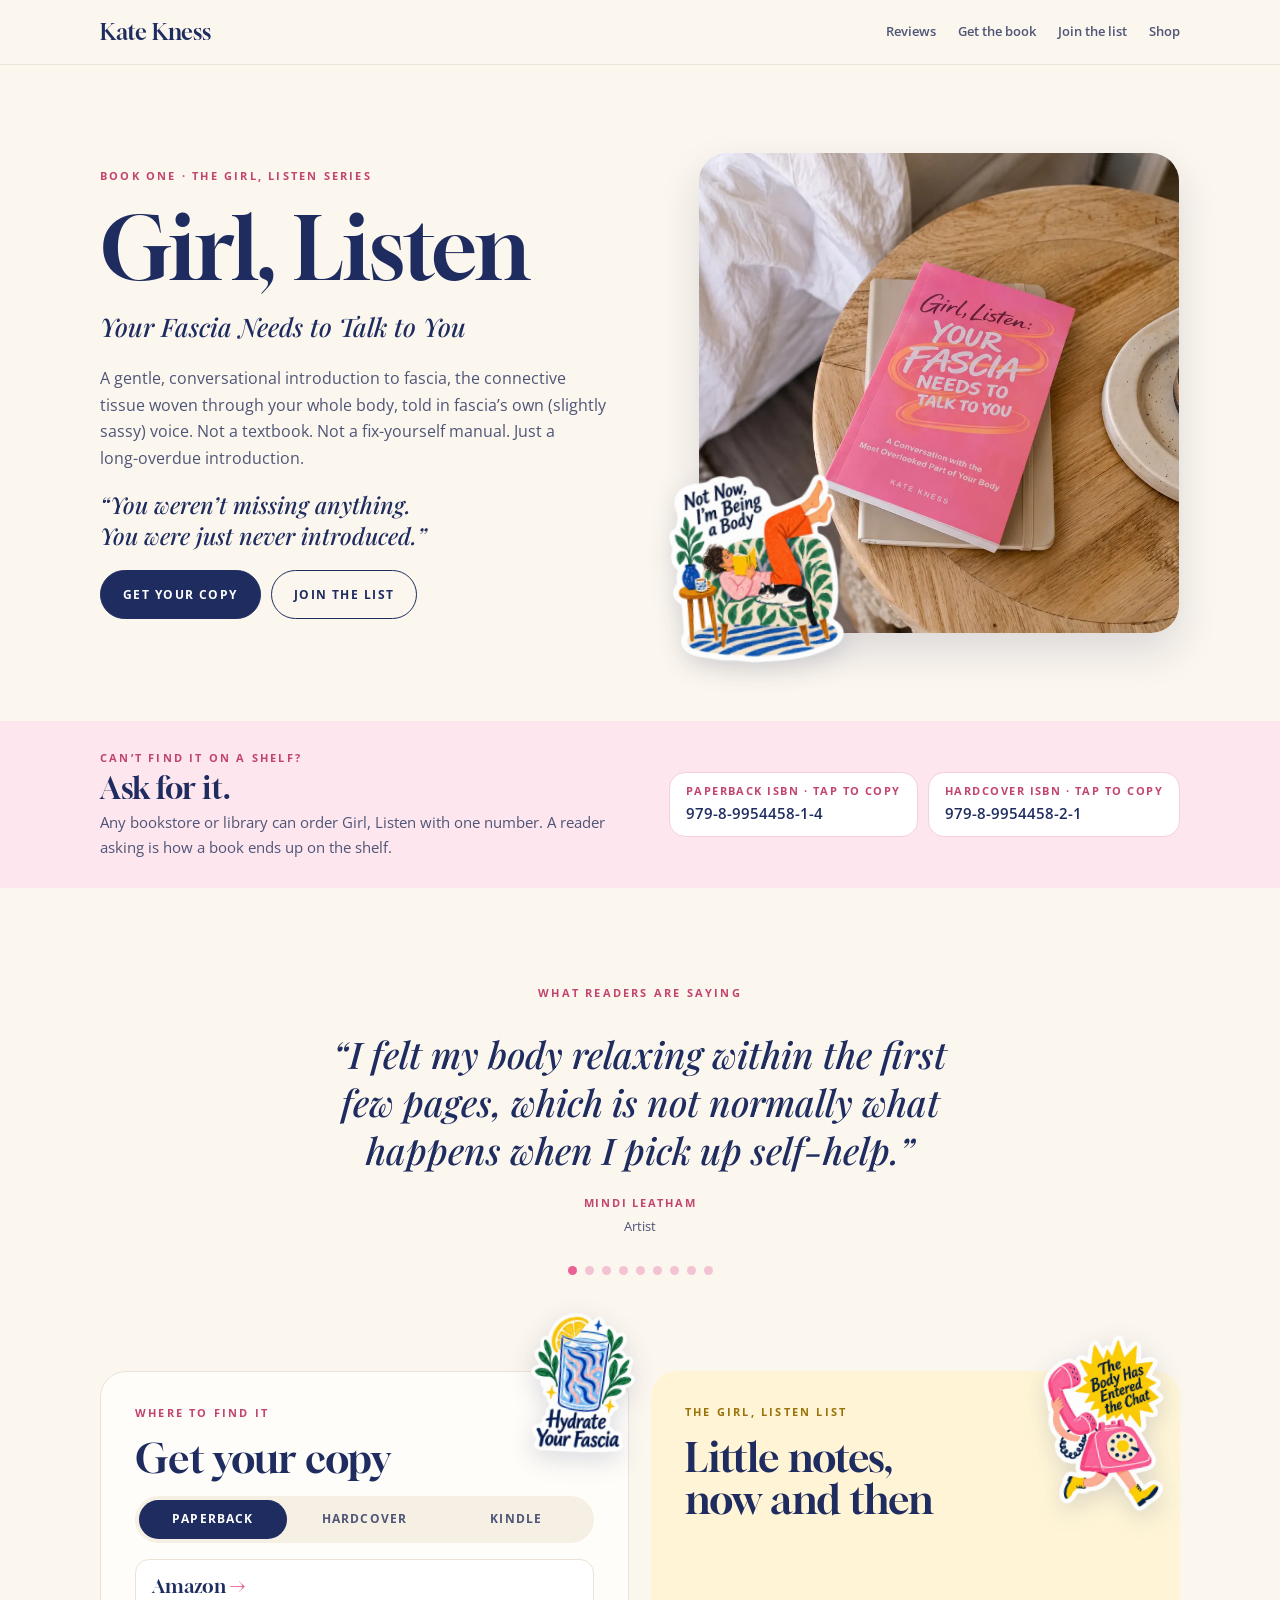
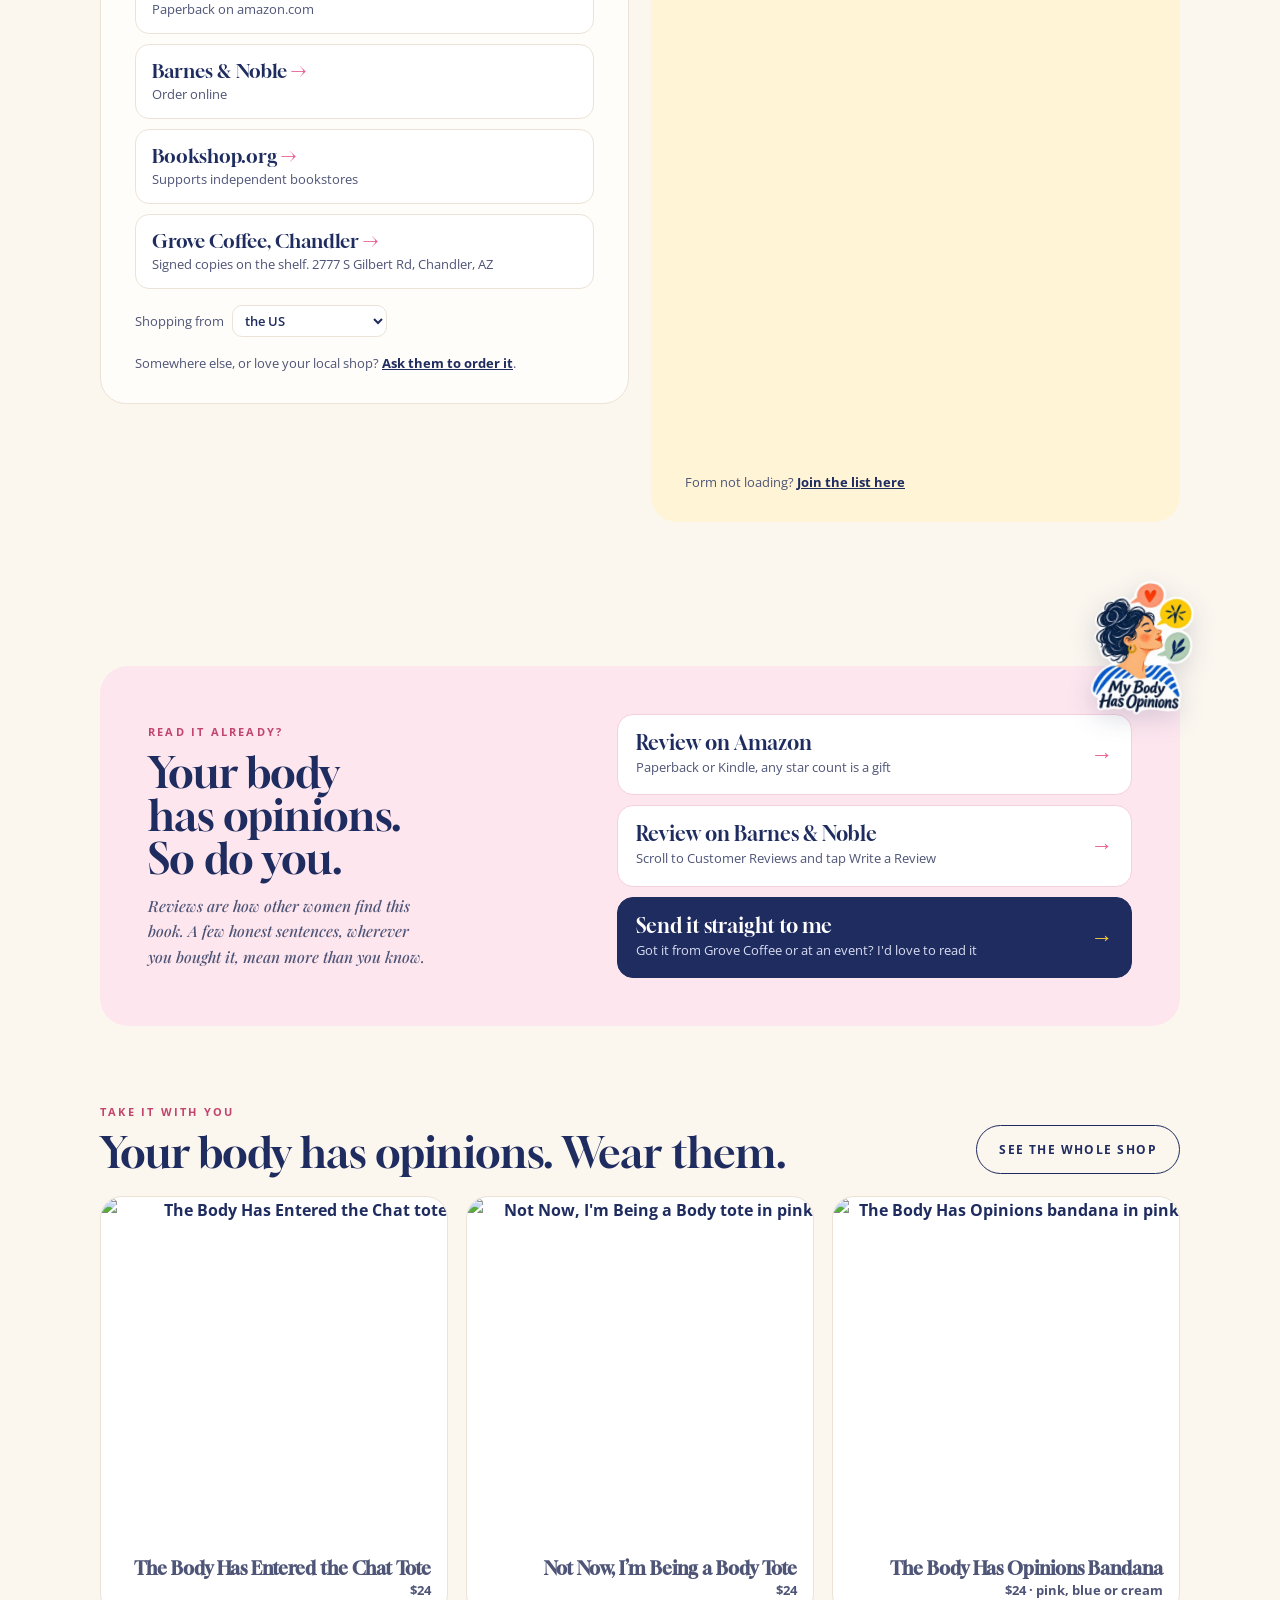
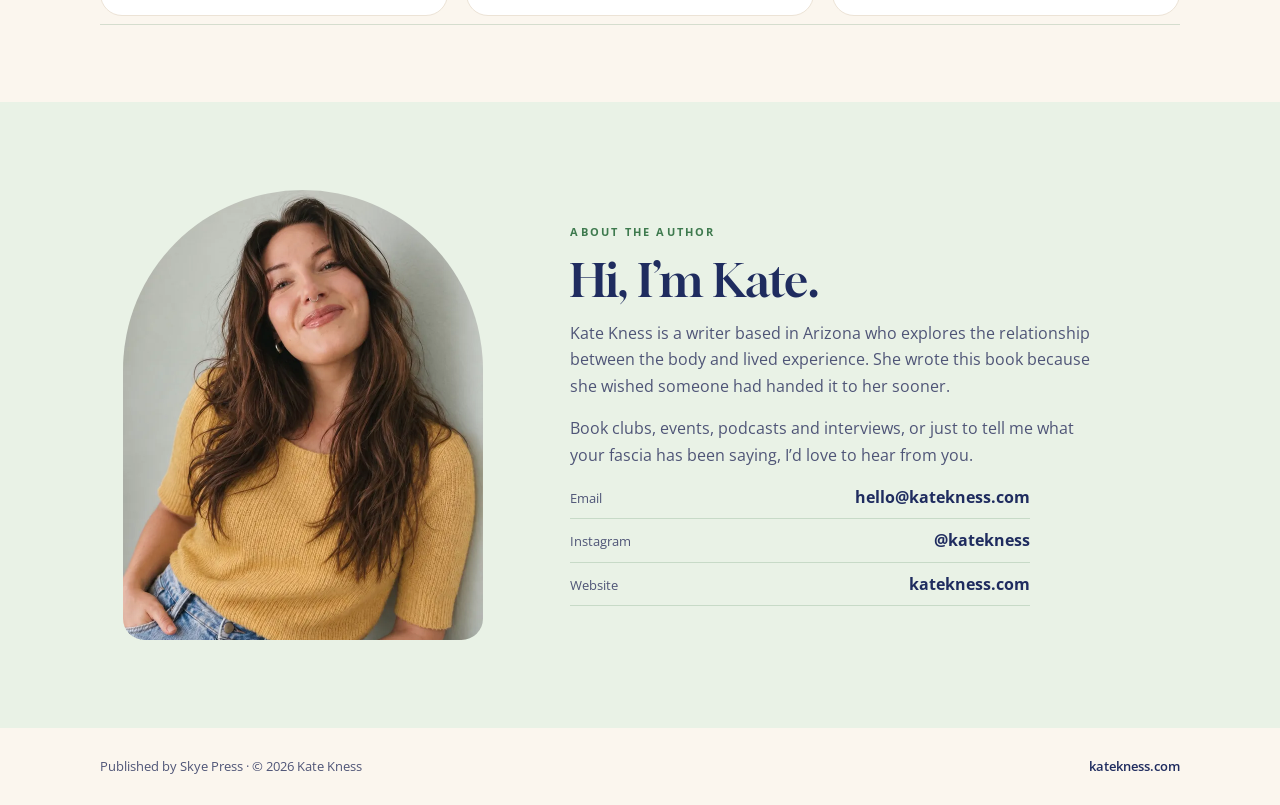
==== book/index.html @ e5ad4fca "Book page: format tabs and country picker for buy links; Ask-for-it ISBN band replaces book fair ban" ====
<!doctype html>
<html lang="en">
<head>
<meta charset="utf-8">
<meta name="viewport" content="width=device-width,initial-scale=1,viewport-fit=cover">
<title>Girl, Listen by Kate Kness</title>
<meta name="description" content="Girl, Listen: Your Fascia Needs to Talk to You. Where to find the book, what readers are saying, and how to join the list.">
<meta property="og:title" content="Girl, Listen by Kate Kness">
<meta property="og:description" content="Your fascia needs to talk to you. Where to find the book, reader reviews, and the Girl, Listen list.">
<meta property="og:image" content="https://katekness.com/book/og.jpg">
<link rel="canonical" href="https://katekness.com/book/">
<meta property="og:url" content="https://katekness.com/book/">
<meta property="og:type" content="book">
<meta name="twitter:card" content="summary_large_image">
<meta name="theme-color" content="#fbf6ee">
<link rel="icon" href="../stickers/phone.webp">
<link rel="stylesheet" href="https://fonts.googleapis.com/css2?family=Gloock&family=Open+Sans:ital,wght@0,400;0,600;0,700;1,400&family=Playfair+Display:ital,wght@1,500&display=swap">
<script type="application/ld+json">
{"@context":"https://schema.org","@type":"Book","name":"Girl, Listen: Your Fascia Needs to Talk to You","author":{"@type":"Person","name":"Kate Kness","url":"https://katekness.com"},"publisher":{"@type":"Organization","name":"Skye Press"},"bookFormat":["https://schema.org/Paperback","https://schema.org/Hardcover","https://schema.org/EBook"],"isbn":"9798995445814","image":"https://katekness.com/book/book.webp"}
</script>
<style>
/* Layout: the book's own world (warm paper, navy, telephone pink, stickers) laid out for desktop first: a two-column hero, a wide review band, then buying + newsletter side by side, then the author. Everything stacks on phones. */
:root{--paper:#fbf6ee;--card:#fffdf9;--navy:#1f2c5f;--body:#4f5577;--line:#ece3d6;
  --pink:#ea5f95;--pinkdeep:#c2456f;--pinkwash:#fde6ee;--sunwash:#fff5d6;--gold:#9a720a;--green:#3e7a4e;--greenwash:#e9f2e6;
  --display:"Gloock",Georgia,serif;--accent:"Playfair Display",Georgia,serif;--sans:"Open Sans","Helvetica Neue",Arial,sans-serif;color-scheme:light}
*{box-sizing:border-box}
html,body{margin:0}
body{background:var(--paper);color:var(--navy);font-family:var(--sans);font-size:16px;line-height:1.65;padding-top:env(safe-area-inset-top,0px);padding-bottom:env(safe-area-inset-bottom,0px)}
p{margin:0}
img{max-width:100%;height:auto;display:block}
h1,h2,h3{font-family:var(--display);font-weight:400;margin:0;line-height:1.04;text-wrap:balance}
a{color:inherit}
.wrap{max-width:1120px;margin:0 auto;padding-left:max(20px,env(safe-area-inset-left,0px));padding-right:max(20px,env(safe-area-inset-right,0px))}
.eyebrow{font-size:11px;letter-spacing:.2em;text-transform:uppercase;font-weight:700;color:var(--pinkdeep)}
.copy{color:var(--body);max-width:58ch;text-wrap:pretty}
.lede{font-family:var(--accent);font-style:italic;font-weight:500;font-size:clamp(1.2rem,2.2vw,1.45rem);line-height:1.35;color:var(--navy);text-wrap:balance}
.btns{display:flex;flex-wrap:wrap;gap:10px}
.btn{display:inline-flex;align-items:center;justify-content:center;text-decoration:none;font:inherit;font-size:12px;font-weight:700;letter-spacing:.12em;text-transform:uppercase;border-radius:44px;padding:14px 22px;border:1.5px solid var(--navy);color:var(--navy);background:transparent;transition:transform .15s ease}
.btn:hover{transform:translateY(-2px)}
.btn.solid{background:var(--navy);color:#fff}
.btn.pink{background:var(--pink);border-color:var(--pink);color:#fff}
.btn:focus-visible{outline:3px solid #f6c93f;outline-offset:3px}
.stk{filter:drop-shadow(0 8px 12px rgba(31,44,95,.16));transition:transform .25s ease}
.stk:hover{transform:rotate(0) scale(1.06)!important}

.nav{border-bottom:1px solid var(--line)}
.nav .wrap{display:flex;align-items:center;justify-content:space-between;gap:16px;padding-block:14px}
.brand{font-family:var(--display);font-size:22px;text-decoration:none}
.nav ul{display:flex;gap:22px;list-style:none;margin:0;padding:0;font-size:13px;font-weight:600}
.nav ul a{text-decoration:none;color:var(--body)} .nav ul a:hover{color:var(--navy)}
@media (max-width:640px){.nav ul{gap:14px;font-size:12px}.nav .hide-sm{display:none}}

/* hero */
.hero .wrap{display:grid;grid-template-columns:minmax(0,1.05fr) minmax(0,.95fr);gap:clamp(28px,5vw,72px);align-items:center;padding-block:clamp(40px,7vw,88px)}
.hero .text{display:grid;gap:18px;min-width:0}
.hero h1{font-size:clamp(3rem,7vw,5.4rem)}
.hero .sub{font-family:var(--accent);font-style:italic;font-weight:500;font-size:clamp(1.25rem,2.4vw,1.6rem);margin-top:-6px}
.hero .pic{position:relative;justify-self:center;width:min(100%,480px)}
.hero .pic .photo{width:100%;aspect-ratio:1/1;object-fit:cover;border-radius:28px;box-shadow:0 18px 40px rgba(31,44,95,.14)}
.hero .pic .stk{position:absolute;left:-28px;bottom:-30px;width:clamp(120px,14vw,170px);transform:rotate(-6deg)}
@media (max-width:860px){.hero .wrap{grid-template-columns:minmax(0,1fr)}.hero .pic{order:-1;width:min(100%,380px)}}

/* ask your bookstore */
.ask{background:var(--pinkwash)}
.ask .wrap{display:flex;flex-wrap:wrap;align-items:center;justify-content:space-between;gap:16px 32px;padding-block:28px}
.ask .when{font-family:var(--display);font-size:clamp(1.4rem,2.6vw,1.9rem);line-height:1.15;margin-top:4px}
.ask .copy{font-size:15px;margin-top:4px}
.isbns{display:flex;flex-wrap:wrap;gap:10px}
.chip{display:grid;gap:1px;text-align:left;font:inherit;cursor:pointer;background:#fff;border:1.5px solid #f4cfdc;border-radius:16px;padding:10px 16px;color:var(--navy);transition:transform .15s ease}
.chip:hover{transform:translateY(-2px)}
.chip:focus-visible{outline:3px solid #f6c93f;outline-offset:3px}
.chip small{font-size:10.5px;letter-spacing:.14em;text-transform:uppercase;font-weight:700;color:var(--pinkdeep)}
.chip span{font-variant-numeric:tabular-nums;font-weight:600;font-size:15px}

/* reviews */
.reviews{padding-block:clamp(56px,8vw,96px);text-align:center}
.reviews .eyebrow{margin-bottom:22px}
.rq{display:grid;max-width:820px;margin:0 auto;min-height:220px}
.rq .q{grid-area:1/1;align-self:center;display:grid;gap:14px;opacity:0;transition:opacity .7s ease;pointer-events:none}
.rq .q.on{opacity:1;pointer-events:auto}
.rq .q p{font-family:var(--accent);font-style:italic;font-weight:500;font-size:clamp(1.45rem,3.2vw,2.3rem);line-height:1.3;text-wrap:balance}
.rq .q b{font-size:11px;letter-spacing:.16em;text-transform:uppercase;color:var(--pinkdeep)}
.rq .q span{display:block;font-size:13px;color:var(--body);margin-top:2px}
.dots{display:flex;gap:8px;justify-content:center;margin-top:22px}
.dots button{width:9px;height:9px;border-radius:50%;border:0;padding:0;background:#f3c3d4;cursor:pointer}
.dots button[aria-current="true"]{background:var(--pink)}

/* leave a review */
.rate{padding-block:clamp(56px,6vw,72px) clamp(48px,6vw,80px)}
.rate .box{position:relative;background:var(--pinkwash);border-radius:28px;padding:clamp(28px,4vw,48px);display:grid;grid-template-columns:minmax(0,.9fr) minmax(0,1.1fr);gap:clamp(22px,4vw,48px);align-items:center}
@media (max-width:860px){.rate .box{grid-template-columns:minmax(0,1fr)}}
.rate h2{font-size:clamp(1.9rem,3.4vw,2.6rem);max-width:13ch;margin-top:10px}
.rate .lede{margin-top:12px;color:var(--body);font-size:15.5px;line-height:1.65;max-width:38ch}
.rate .ways{display:grid;gap:10px}
.rate .way{display:flex;align-items:center;justify-content:space-between;gap:14px;padding:16px 18px;border-radius:16px;background:#fff;text-decoration:none;color:var(--navy);border:1px solid #f4cfdc;transition:transform .15s ease}
.rate .way:hover{transform:translateY(-2px)}
.rate .way strong{display:block;font-family:var(--display);font-weight:400;font-size:1.25rem;line-height:1.2}
.rate .way span{display:block;font-size:13px;color:var(--body);margin-top:2px}
.rate .way i{font-style:normal;font-size:1.4rem;color:var(--pink);flex:none}
.rate .way.me{background:var(--navy);border-color:var(--navy);color:#fff}
.rate .way.me span{color:#d8dcf0} .rate .way.me i{color:#f6c93f}
.rate .stk{position:absolute;right:-12px;top:-86px;width:100px;transform:rotate(7deg)}
@media (max-width:640px){.rate .stk{left:auto;right:8px;top:-42px;width:88px}.rate .box{padding-top:44px}}
/* buy + list */
.duo .wrap{display:grid;grid-template-columns:minmax(0,1fr) minmax(0,1fr);gap:22px;align-items:start;padding-bottom:clamp(40px,6vw,72px)}
@media (max-width:860px){.duo .wrap{grid-template-columns:minmax(0,1fr)}}
.panel{position:relative;border-radius:26px;padding:32px clamp(22px,3vw,34px) 28px;display:grid;gap:16px;align-content:start;min-width:0}
.panel h2{font-size:clamp(1.9rem,3.2vw,2.5rem);max-width:12ch}
.panel .stk{position:absolute;right:14px;top:-34px;width:118px;transform:rotate(6deg)}
.buy{background:var(--card);border:1px solid var(--line)}
.places{display:grid;gap:10px}
.place{display:grid;gap:2px;padding:14px 16px;border-radius:14px;background:#fff;text-decoration:none;border:1px solid var(--line);transition:transform .15s ease}
a.place:hover{transform:translateY(-2px)}
.place strong{font-family:var(--display);font-weight:400;font-size:1.2rem;line-height:1.2}
.place strong i{font-style:normal;color:var(--pink)}
.place span{font-size:13px;color:var(--body);line-height:1.55}
.isbn{font-variant-numeric:tabular-nums;white-space:nowrap}
.fmt{display:flex;gap:4px;background:#f6efe4;border-radius:40px;padding:4px}
.fmt button{flex:1;border:0;background:transparent;font:inherit;font-size:11.5px;font-weight:700;letter-spacing:.1em;text-transform:uppercase;padding:10px 6px;border-radius:40px;color:var(--body);cursor:pointer}
.fmt button[aria-selected="true"]{background:var(--navy);color:#fff}
.fmt button:focus-visible{outline:3px solid #f6c93f;outline-offset:2px}
.where{display:flex;flex-wrap:wrap;align-items:center;gap:6px 8px;font-size:13px;color:var(--body)}
.where select{font:inherit;font-size:13px;font-weight:600;color:var(--navy);background:#fff;border:1px solid var(--line);border-radius:10px;padding:5px 8px}
.where a{color:var(--navy);font-weight:700}
.news{background:var(--sunwash)}
.news .eyebrow{color:var(--gold)}
.news .stk{transform:rotate(-6deg)}
.buy .stk{top:-58px;right:-6px;width:104px;transform:rotate(7deg)}
@media (max-width:860px){.buy .stk{top:-44px;right:8px;width:84px}}
/* Phones: keep stickers inside the screen and clear of headings */
@media (max-width:640px){
  .hero .pic{width:calc(100% - 20px);margin-bottom:26px}
  .hero .pic .stk{left:-12px;bottom:-28px;width:104px}
  .panel{padding-top:40px}
  .panel .stk{width:84px;top:-40px;right:8px}
  .news iframe{height:600px}
}
.news iframe{display:block;width:100%;border:0;height:520px}
.small{font-size:13px;color:var(--body)} .small a{color:var(--navy);font-weight:700}

/* author */
.author{background:var(--greenwash)}
.author .wrap{display:grid;grid-template-columns:minmax(0,.8fr) minmax(0,1.2fr);gap:clamp(28px,5vw,64px);align-items:center;padding-block:clamp(48px,7vw,88px)}
@media (max-width:860px){.author .wrap{grid-template-columns:minmax(0,1fr)}}
.author .me{width:min(100%,360px);aspect-ratio:4/5;object-fit:cover;border-radius:200px 200px 24px 24px;justify-self:center}
.author .text{display:grid;gap:16px;min-width:0;position:relative}
.author .eyebrow{color:var(--green)}
.author h2{font-size:clamp(2rem,3.6vw,2.8rem)}
.rows{display:grid;gap:8px;max-width:460px}
.row{display:flex;justify-content:space-between;gap:12px;align-items:baseline;border-bottom:1px solid rgba(62,122,78,.2);padding-bottom:8px}
.row span{color:var(--body);font-size:13px}
.row a{font-weight:700;text-decoration:none;overflow-wrap:anywhere;text-align:right;min-width:0}

footer .wrap{padding-block:28px;display:flex;flex-wrap:wrap;gap:10px 24px;justify-content:space-between;font-size:13px;color:var(--body)}
footer a{color:var(--navy);font-weight:600;text-decoration:none}

.merch{padding-block:0 clamp(56px,6vw,80px)}
.merch .head{display:flex;justify-content:space-between;align-items:end;gap:16px;flex-wrap:wrap;margin-bottom:22px}
.merch h2{font-size:clamp(1.9rem,3.4vw,2.6rem);margin-top:10px}
.merch .row{display:grid;grid-template-columns:repeat(3,minmax(0,1fr));gap:18px}
.merch .p{display:block;background:#fff;border:1px solid var(--line);border-radius:22px;overflow:hidden;text-decoration:none;transition:transform .15s ease}
.merch .p:hover{transform:translateY(-3px)}
.merch .p img{aspect-ratio:1;object-fit:cover}
.merch .p span{display:block;padding:14px 16px 16px;font-family:var(--display);font-size:1.15rem;line-height:1.2}
.merch .p small{display:block;font-family:var(--sans);font-size:13px;color:var(--body);margin-top:4px}
@media (max-width:640px){.merch .row{grid-template-columns:repeat(2,minmax(0,1fr))}.merch .row .p:nth-child(3){display:none}}
</style>
</head>
<body>
<header class="nav">
  <div class="wrap">
    <a class="brand" href="/">Kate Kness</a>
    <nav aria-label="Book"><ul>
      <li class="hide-sm"><a href="#reviews">Reviews</a></li>
      <li><a href="#buy">Get the book</a></li>
      <li><a href="#list">Join the list</a></li>
      <li class="hide-sm"><a href="/shop/">Shop</a></li>
    </ul></nav>
  </div>
</header>

<main>
  <section class="hero">
    <div class="wrap">
      <div class="text">
        <div class="eyebrow">Book one · The Girl, Listen series</div>
        <h1>Girl, Listen</h1>
        <p class="sub">Your Fascia Needs to Talk to&nbsp;You</p>
        <p class="copy">A gentle, conversational introduction to fascia, the connective tissue woven through your whole body, told in fascia’s own (slightly sassy) voice. Not a textbook. Not a fix-yourself manual. Just a long-overdue&nbsp;introduction.</p>
        <p class="lede">“You weren’t missing anything. You were just never&nbsp;introduced.”</p>
        <div class="btns"><a class="btn solid" href="#buy">Get your copy</a><a class="btn" href="#list">Join the list</a></div>
      </div>
      <div class="pic">
        <img class="photo" src="book.webp" alt="The pink paperback of Girl, Listen resting on a notebook on a round wooden side table" fetchpriority="high">
        <img class="stk" src="../stickers/notnow.webp" alt="Sticker: Not Now, I’m Being a Body">
      </div>
    </div>
  </section>

  <section class="ask" id="ask">
    <div class="wrap">
      <div>
        <div class="eyebrow">Can’t find it on a shelf?</div>
        <p class="when">Ask for&nbsp;it.</p>
        <p class="copy">Any bookstore or library can order Girl, Listen with one number. A reader asking is how a book ends up on the&nbsp;shelf.</p>
      </div>
      <div class="isbns">
        <button class="chip" type="button" data-copy="9798995445814"><small>Paperback ISBN · tap to copy</small><span>979-8-9954458-1-4</span></button>
        <button class="chip" type="button" data-copy="9798995445821"><small>Hardcover ISBN · tap to copy</small><span>979-8-9954458-2-1</span></button>
      </div>
    </div>
  </section>

  <section class="reviews" id="reviews">
    <div class="wrap">
      <div class="eyebrow">What readers are saying</div>
      <div class="rq" id="rq">
        <div class="q on"><p>“I felt my body relaxing within the first few pages, which is not normally what happens when I pick up self-help.”</p><div><b>Mindi Leatham</b><span>Artist</span></div></div>
        <div class="q"><p>“A must read for girls of all ages.”</p><div><b>Beverly Parker</b><span>Amazon reviewer</span></div></div>
        <div class="q"><p>“It feels like you’re conversing with a girlfriend. This book doesn’t have pressure behind it.”</p><div><b>Trish R.</b><span>Reader</span></div></div>
        <div class="q"><p>“It aligns with how I think about the body and nervous system, but in a creative and accessible way.”</p><div><b>Natalie Elliott, PhD</b><span>Scientist</span></div></div>
        <div class="q"><p>“It felt like an invitation to slow down, listen to my body, and respond with more awareness.”</p><div><b>Christine</b><span>Pastor</span></div></div>
        <div class="q"><p>“It was presented in a creative and gentle way… more like a conversation, which felt relaxed and inviting.”</p><div><b>Alicia Suarez</b><span>Teen Recovery Counselor</span></div></div>
        <div class="q"><p>“It’s very calming, I feel seen, and it has a very good flow to it.”</p><div><b>Trish R.</b><span>Reader</span></div></div>
        <div class="q"><p>“I felt like I learned something new in a way that was engaging and easy to understand.”</p><div><b>Cara Havens</b><span>Therapist</span></div></div>
        <div class="q"><p>“Listening to our body can change the way we feel physically and emotionally.”</p><div><b>RoxanneR</b><span>Amazon reviewer</span></div></div>
      </div>
      <div class="dots" id="dots"></div>
    </div>
  </section>

  <section class="duo">
    <div class="wrap">
      <div class="panel buy" id="buy">
        <img class="stk" src="../stickers/hydrate.webp" alt="Sticker: Hydrate Your Fascia">
        <div class="eyebrow">Where to find it</div>
        <h2>Get your copy</h2>
        <div class="fmt" role="tablist" aria-label="Format" hidden>
          <button type="button" role="tab" data-fmt="pb" aria-selected="true">Paperback</button>
          <button type="button" role="tab" data-fmt="hc" aria-selected="false">Hardcover</button>
          <button type="button" role="tab" data-fmt="kindle" aria-selected="false">Kindle</button>
        </div>
        <div class="places" id="places" aria-live="polite">
          <a class="place" href="https://www.amazon.com/dp/B0GV4F3B1Y" target="_blank" rel="noopener"><strong>Amazon <i>→</i></strong><span>Paperback and Kindle</span></a>
          <a class="place" href="https://www.barnesandnoble.com/w/girl-listen-kate-kness/1150100454?ean=9798995445814" target="_blank" rel="noopener"><strong>Barnes &amp; Noble <i>→</i></strong><span>Paperback and hardcover</span></a>
          <a class="place" href="https://bookshop.org/p/books/girl-listen-your-fascia-needs-to-talk-to-you-kate-kness/8299a2dc966bd13d?ean=9798995445814" target="_blank" rel="noopener"><strong>Bookshop.org <i>→</i></strong><span>Supports independent bookstores</span></a>
          <a class="place" href="https://www.thegroveaz.org/grove-coffee" target="_blank" rel="noopener"><strong>Grove Coffee, Chandler <i>→</i></strong><span>Signed copies on the shelf. 2777 S Gilbert Rd, Chandler,&nbsp;AZ</span></a>
        </div>
        <p class="where" id="where" hidden><label for="country">Shopping from</label><select id="country">
          <option value="us">the US</option><option value="ca">Canada</option><option value="uk">the UK &amp; Ireland</option><option value="au">Australia</option><option value="de">Germany &amp; Europe</option>
        </select></p>
        <p class="small">Somewhere else, or love your local shop? <a href="#ask">Ask them to order it</a>.</p>
      </div>
      <div class="panel news" id="list">
        <img class="stk" src="../stickers/phone.webp" alt="Sticker: The Body Has Entered the Chat">
        <div class="eyebrow">The Girl, Listen list</div>
        <h2>Little notes, now and then</h2>
        <iframe src="https://tally.so/embed/8NNgYY?alignLeft=1&amp;hideTitle=1&amp;transparentBackground=1&amp;source=bookpage" title="Join the Girl, Listen list"></iframe>
        <p class="small">Form not loading? <a href="https://tally.so/r/8NNgYY?source=bookpage" target="_blank" rel="noopener">Join the list here</a></p>
      </div>
    </div>
  </section>

  <section class="rate" id="leave-a-review">
    <div class="wrap">
      <div class="box">
        <img class="stk" src="../stickers/opinions.webp" alt="Sticker: My Body Has Opinions">
        <div>
          <div class="eyebrow">Read it already?</div>
          <h2>Your body has opinions. So do&nbsp;you.</h2>
          <p class="lede">Reviews are how other women find this book. A few honest sentences, wherever you bought it, mean more than you&nbsp;know.</p>
        </div>
        <div class="ways">
          <a class="way" href="https://www.amazon.com/review/create-review?asin=B0GV4F3B1Y" target="_blank" rel="noopener"><div><strong>Review on Amazon</strong><span>Paperback or Kindle, any star count is a gift</span></div><i>&rarr;</i></a>
          <a class="way" href="https://www.barnesandnoble.com/w/girl-listen-kate-kness/1150100454?ean=9798995445814#reviews" target="_blank" rel="noopener"><div><strong>Review on Barnes &amp; Noble</strong><span>Scroll to Customer Reviews and tap Write a Review</span></div><i>&rarr;</i></a>
          <a class="way me" href="https://tally.so/r/rDD4Nl?source=bookpage" target="_blank" rel="noopener"><div><strong>Send it straight to me</strong><span>Got it from Grove Coffee or at an event? I'd love to read it</span></div><i>&rarr;</i></a>
        </div>
      </div>
    </div>
  </section>


  <section class="merch" id="shop">
    <div class="wrap">
      <div class="head">
        <div><div class="eyebrow">Take it with you</div><h2>Your body has opinions. Wear&nbsp;them.</h2></div>
        <a class="btn" href="/shop/?ref=bookpage">See the whole shop</a>
      </div>
      <div class="row">
        <a class="p" href="https://kate-kness-shop.fourthwall.com/products/the-body-has-entered-the-chat-tote?ref=bookpage" target="_blank" rel="noopener"><img src="https://imgproxy.fourthwall.dev/Cz5XUDiwH9jRfQGkVWrIy65joyFwYTSLNQG03IDM2o8/w:1920/sm:1/enc/QviUTCE9LbogyfpF/Vu09vcqKiDc33bxI/84ZbFgwasJy1oMYY/VQR7CGiSjZfdCOYk/PejE723jVsSoJJ2o/fHDhqACOoWXuUQvM/WZ6wTixBurCP8Hn9/WkjFJu_x2ZR99x0w/ltdViocmI_2CuuTT/f74jOArOVFdFkhjl/cL5ARH06BYLUcvgC/rfkjrK3cX7NU8oFH/XNa2kaX5ODvraBdk/IoR-KTmgOLsoJOyV/nOdkfEDJrnY.jpg" alt="The Body Has Entered the Chat tote" loading="lazy" width="800" height="800"><span>The Body Has Entered the Chat Tote<small>$24</small></span></a>
        <a class="p" href="https://kate-kness-shop.fourthwall.com/products/not-now-im-being-a-body-tote?ref=bookpage" target="_blank" rel="noopener"><img src="https://imgproxy.fourthwall.dev/RIJh3fVKV19jQhBNtQwZzq7ewsRGHqNmu0dQ1qCOYw4/w:1920/sm:1/enc/_ymwGNQG0qzCt3hj/R1IDX9CFhmZrx3sV/COCTB8iq3D6YO39g/a-8Z1DStcXnIYTV3/vliRzbwpNyzCtJHi/LhR1nAjriaZEwsek/OvUCiR-682l8hMW9/DSbKpP1Nk_HyEYSA/NRdD1RfxOCgpql3k/MR9NybUTz3rUydet/v8fKJAhuO5qH41yg/u6hwmwJ-wZX59Vx7/w--I5zTGevBQu-WG/YOPctTjejkJI8fbv/_b-DSMEZMtU.jpg" alt="Not Now, I'm Being a Body tote in pink" loading="lazy" width="800" height="800"><span>Not Now, I’m Being a Body Tote<small>$24</small></span></a>
        <a class="p" href="https://kate-kness-shop.fourthwall.com/products/the-body-has-opinions-bandana-pink?ref=bookpage" target="_blank" rel="noopener"><img src="https://imgproxy.fourthwall.dev/ERY1qCSRWoj22frcK24TvdMp8_M8QuiFbua1ZwE4ojA/w:1920/sm:1/enc/3nQ4HuuN4XQR-3Lv/xmVW_O9GovQjzBM5/PhPtwOyzNSbaOfF0/xaceZpocb4WbTOYk/LxLVl2iy-ahmrhhO/UIBeEVJjYaBUnj96/IPGV9HDTIkxfJta4/6wP1nhWS3t5exNAf/XhJ5LNQYW01fOkJu/cbZFxDVyZ9qTB3UZ/vgDy-N3FhplsNguc/V9h2nql7_hMAij7a/WJOHUYZt8Gp5K11l/w42Xsj7YBrBtHvS6/xhCWb4Q3N3U.webp" alt="The Body Has Opinions bandana in pink" loading="lazy" width="800" height="800"><span>The Body Has Opinions Bandana<small>$24 · pink, blue or cream</small></span></a>
      </div>
    </div>
  </section>

  <section class="author">
    <div class="wrap">
      <img class="me" src="yellow.webp" alt="Kate Kness smiling against a soft green wall in a yellow knit top">
      <div class="text">
        <div class="eyebrow">About the author</div>
        <h2>Hi, I’m Kate.</h2>
        <p class="copy">Kate Kness is a writer based in Arizona who explores the relationship between the body and lived experience. She wrote this book because she wished someone had handed it to her&nbsp;sooner.</p>
        <p class="copy">Book clubs, events, podcasts and interviews, or just to tell me what your fascia has been saying, I’d love to hear from&nbsp;you.</p>
        <div class="rows">
          <div class="row"><span>Email</span><a href="mailto:hello@katekness.com">hello@katekness.com</a></div>
          <div class="row"><span>Instagram</span><a href="https://www.instagram.com/katekness" target="_blank" rel="noopener">@katekness</a></div>
          <div class="row"><span>Website</span><a href="/">katekness.com</a></div>
        </div>
      </div>
    </div>
  </section>
</main>

<footer>
  <div class="wrap">
    <span>Published by Skye Press · © 2026 Kate Kness</span>
    <a href="/">katekness.com</a>
  </div>
</footer>

<script>
(function(){
  var qs=document.querySelectorAll("#rq .q"), dots=document.getElementById("dots"); if(!qs.length||!dots) return;
  var i=0,timer=null,still=window.matchMedia&&matchMedia("(prefers-reduced-motion: reduce)").matches,btns=[];
  qs.forEach(function(q,n){var d=document.createElement("button");d.type="button";d.setAttribute("aria-label","Show review "+(n+1));d.addEventListener("click",function(){show(n);go();});dots.appendChild(d);btns.push(d);});
  function show(n){i=n;qs.forEach(function(q,k){q.classList.toggle("on",k===n)});btns.forEach(function(b,k){b.setAttribute("aria-current",k===n?"true":"false")});}
  function go(){if(still)return;clearInterval(timer);timer=setInterval(function(){show((i+1)%qs.length)},6000);}
  show(0);go();
})();
// Get your copy: format tabs + country picker. Without JS the static US list above still works.
(function(){
  var PB="9798995445814", HC="9798995445821", KINDLE="B0GV4F3B1Y";
  var BN="https://www.barnesandnoble.com/w/girl-listen-kate-kness/1150100454?ean=";
  var BS="https://bookshop.org/p/books/girl-listen-your-fascia-needs-to-talk-to-you-kate-kness/8299a2dc966bd13d?ean=";
  var GROVE={n:"Grove Coffee, Chandler",d:"Signed copies on the shelf. 2777 S Gilbert Rd, Chandler, AZ",u:"https://www.thegroveaz.org/grove-coffee"};
  var AMZ={us:"amazon.com",ca:"amazon.ca",uk:"amazon.co.uk",au:"amazon.com.au",de:"amazon.de"};
  function amzPrint(c,isbn){return "https://www."+AMZ[c]+"/s?k="+isbn;}
  function amzKindle(c){return c==="us"?"https://www.amazon.com/dp/"+KINDLE:"https://www."+AMZ[c]+"/s?k=Girl+Listen+Kate+Kness&i=digital-text";}
  function stores(c,f){
    if(f==="kindle") return [{n:"Amazon Kindle",d:"The ebook, on "+AMZ[c],u:amzKindle(c)}];
    var isbn=f==="hc"?HC:PB, list=[{n:"Amazon",d:(f==="hc"?"Hardcover":"Paperback")+" on "+AMZ[c],u:amzPrint(c,isbn)}];
    if(c==="us"){
      list.push({n:"Barnes & Noble",d:"Order online",u:BN+isbn});
      list.push({n:"Bookshop.org",d:"Supports independent bookstores",u:BS+isbn});
      list.push(GROVE);
    }
    if(c==="uk") list.push({n:"Blackwell’s",d:"UK bookseller",u:"https://blackwells.co.uk/bookshop/product/"+isbn});
    if(c==="au") list.push({n:"Booktopia",d:"Australian bookseller",u:"https://www.booktopia.com.au/girl-listen-kate-kness/book/"+isbn+".html"});
    return list;
  }
  var tabs=document.querySelector(".fmt"), where=document.getElementById("where"), sel=document.getElementById("country"), box=document.getElementById("places");
  if(!tabs||!sel||!box) return;
  function guess(){
    try{var s=localStorage.getItem("kk-country"); if(s&&AMZ[s]) return s;}catch(e){}
    var langs=(navigator.languages||[navigator.language||""]).join(",").toLowerCase();
    if(/-ca\b/.test(langs)) return "ca";
    if(/-(gb|ie)\b/.test(langs)) return "uk";
    if(/-(au|nz)\b/.test(langs)) return "au";
    if(/^(de|fr|es|it|nl|at)\b|-(de|at|ch|fr|es|it|nl|be)\b/.test(langs)) return "de";
    return "us";
  }
  var country=guess(), fmt="pb";
  function esc(s){return s.replace(/&/g,"&amp;").replace(/</g,"&lt;");}
  function render(){
    box.innerHTML=stores(country,fmt).map(function(s){return '<a class="place" href="'+s.u+'" target="_blank" rel="noopener"><strong>'+esc(s.n)+' <i>→</i></strong><span>'+esc(s.d)+'</span></a>';}).join("");
    tabs.querySelectorAll("button").forEach(function(b){b.setAttribute("aria-selected",b.dataset.fmt===fmt?"true":"false");});
  }
  tabs.addEventListener("click",function(e){var b=e.target.closest("button[data-fmt]"); if(b){fmt=b.dataset.fmt; render();}});
  sel.value=country;
  sel.addEventListener("change",function(){country=sel.value; try{localStorage.setItem("kk-country",country);}catch(e){} render();});
  tabs.hidden=false; where.hidden=false; render();
})();
// Tap an ISBN to copy it
document.querySelectorAll(".chip[data-copy]").forEach(function(b){
  b.addEventListener("click",function(){
    var lbl=b.querySelector("small"), orig=lbl.textContent, kind=orig.split(" ISBN")[0];
    function done(ok){lbl.textContent=ok?kind+" ISBN · copied":kind+" ISBN"; setTimeout(function(){lbl.textContent=orig;},1800);}
    if(navigator.clipboard&&navigator.clipboard.writeText){navigator.clipboard.writeText(b.dataset.copy).then(function(){done(true)},function(){done(false)});} else done(false);
  });
});
</script>
</body>
</html>
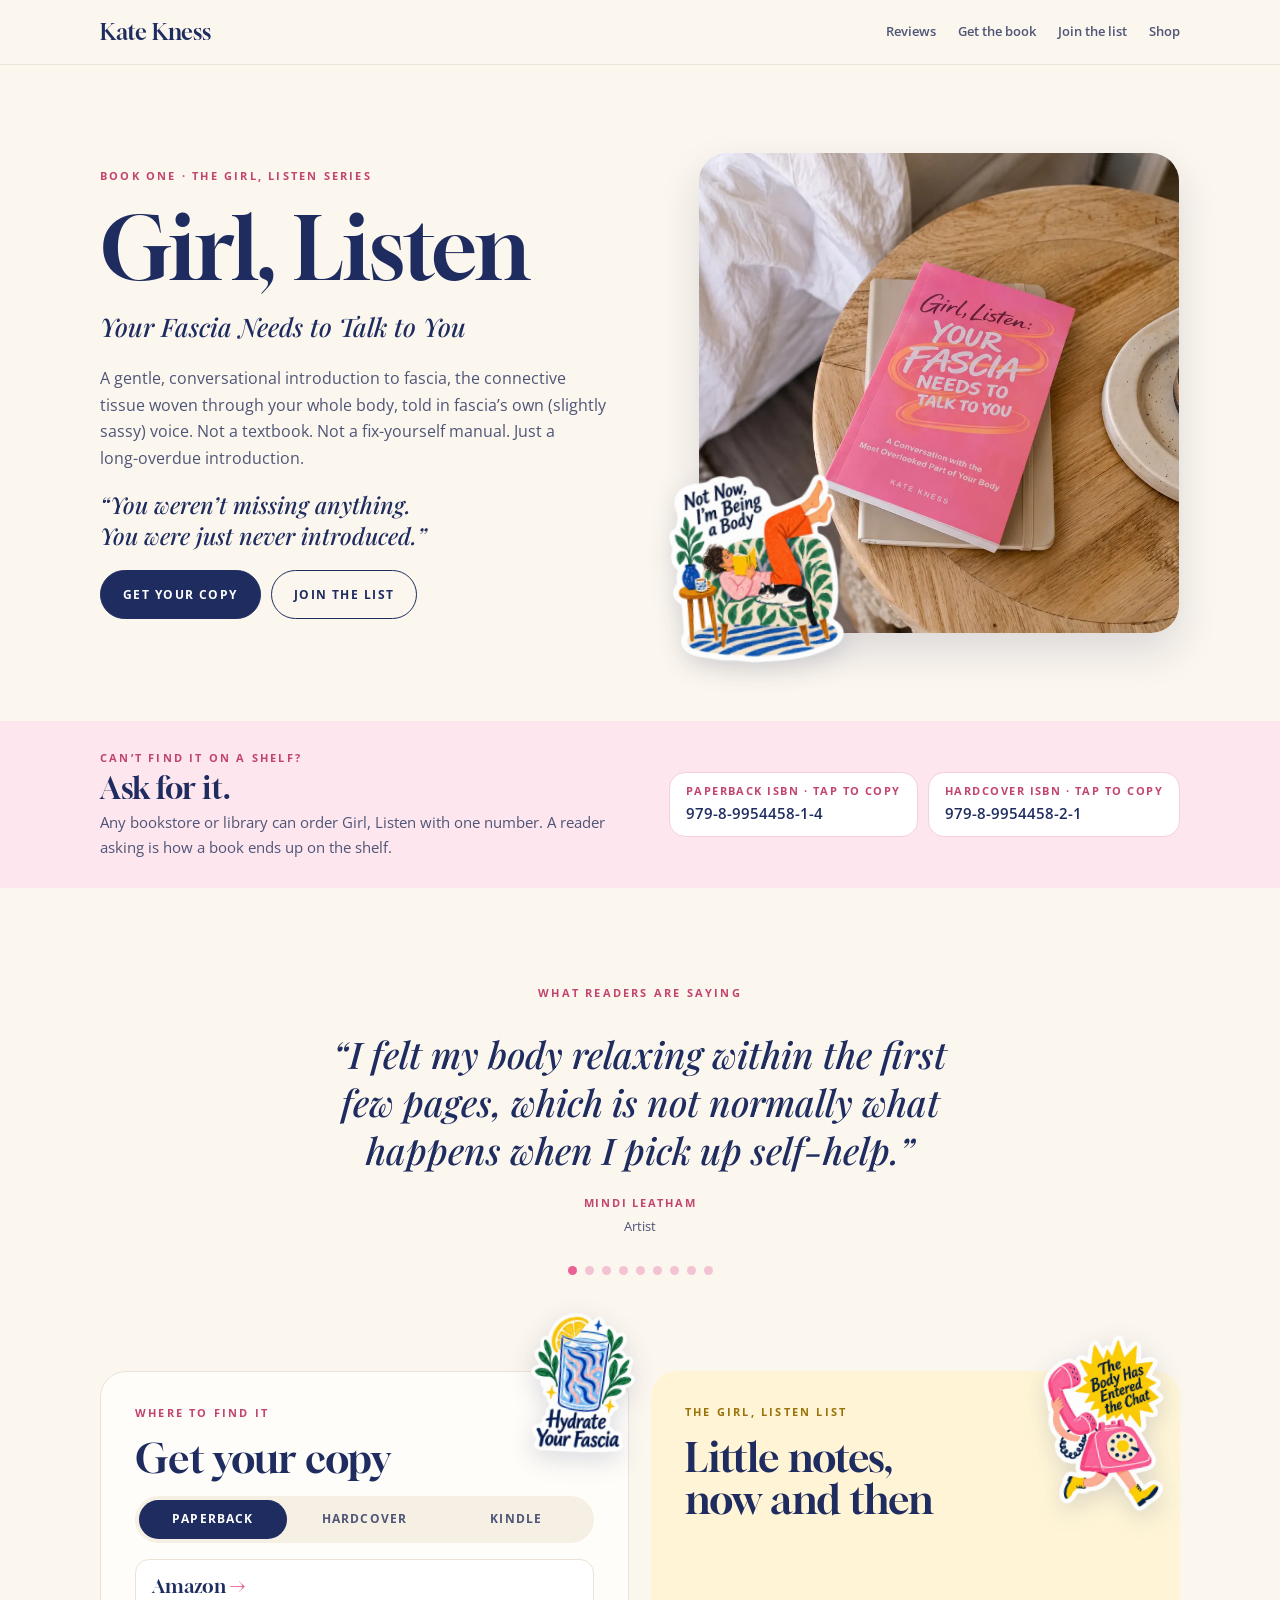
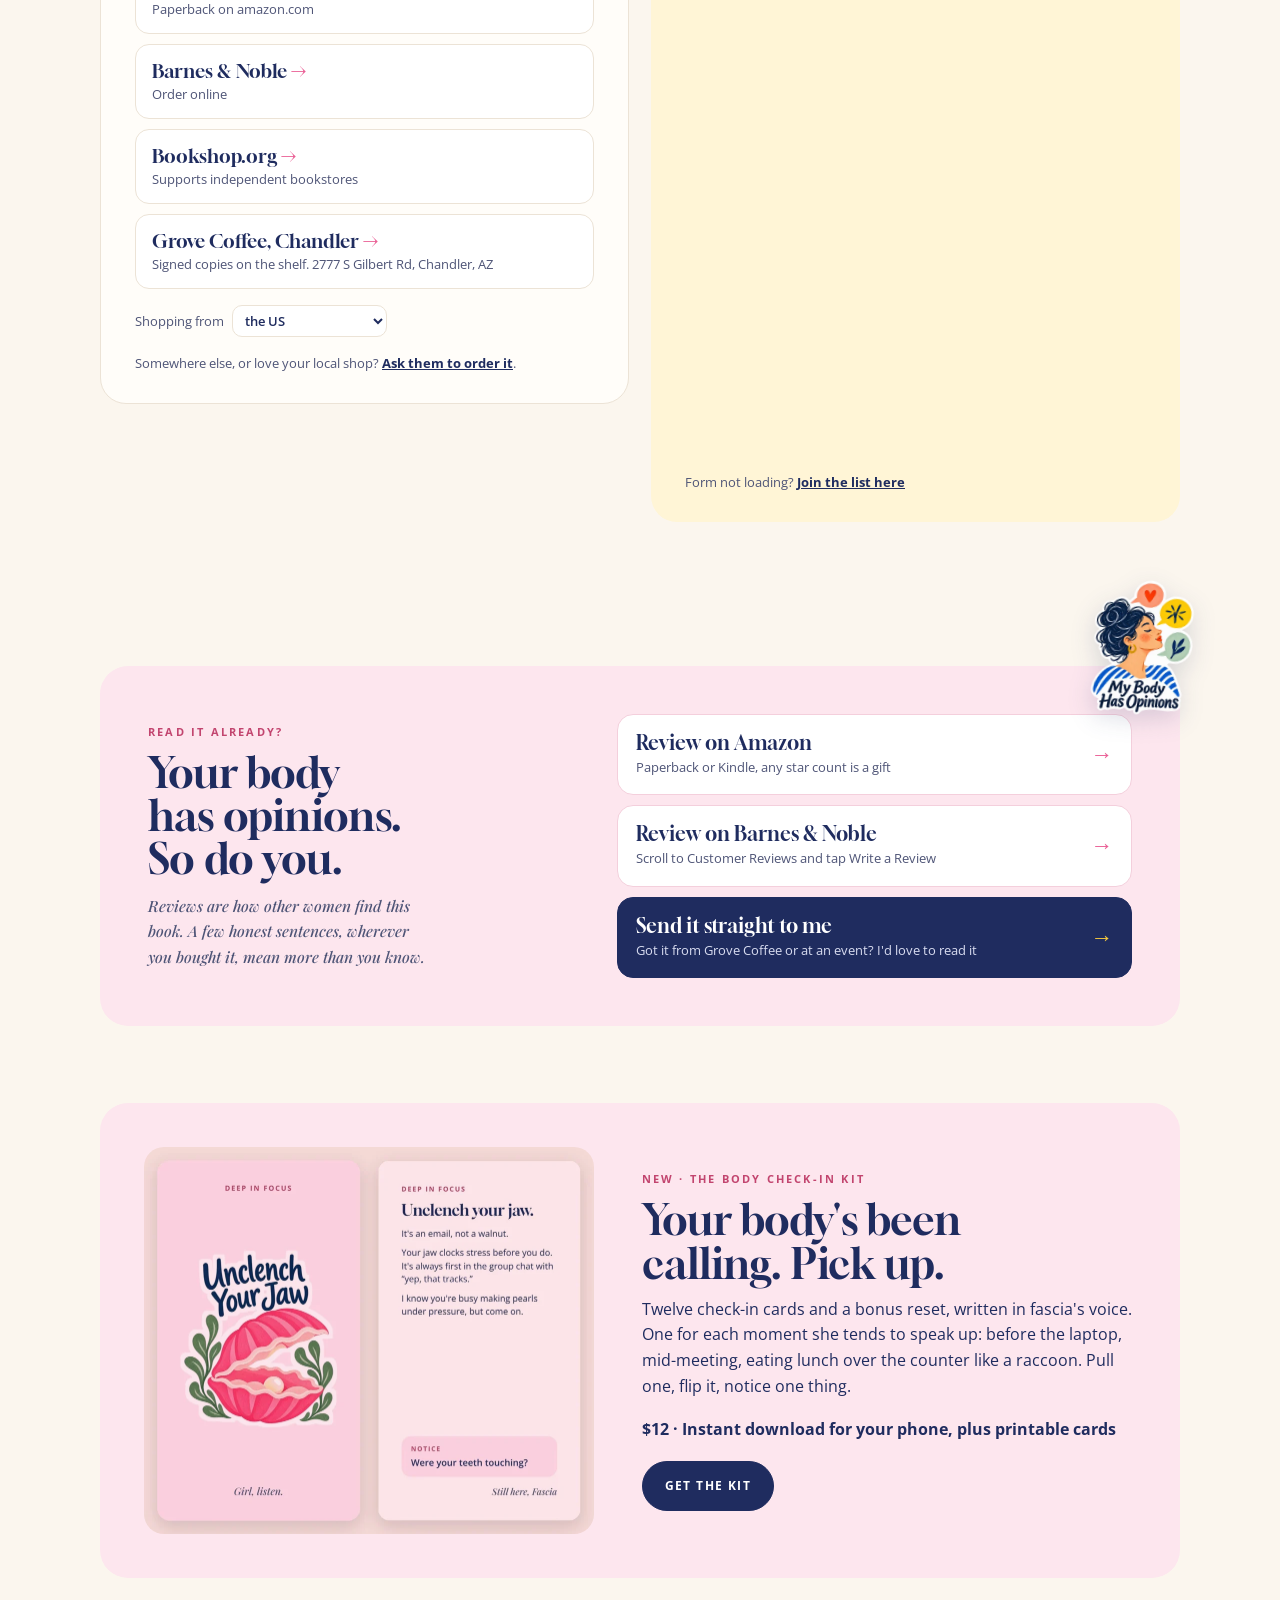
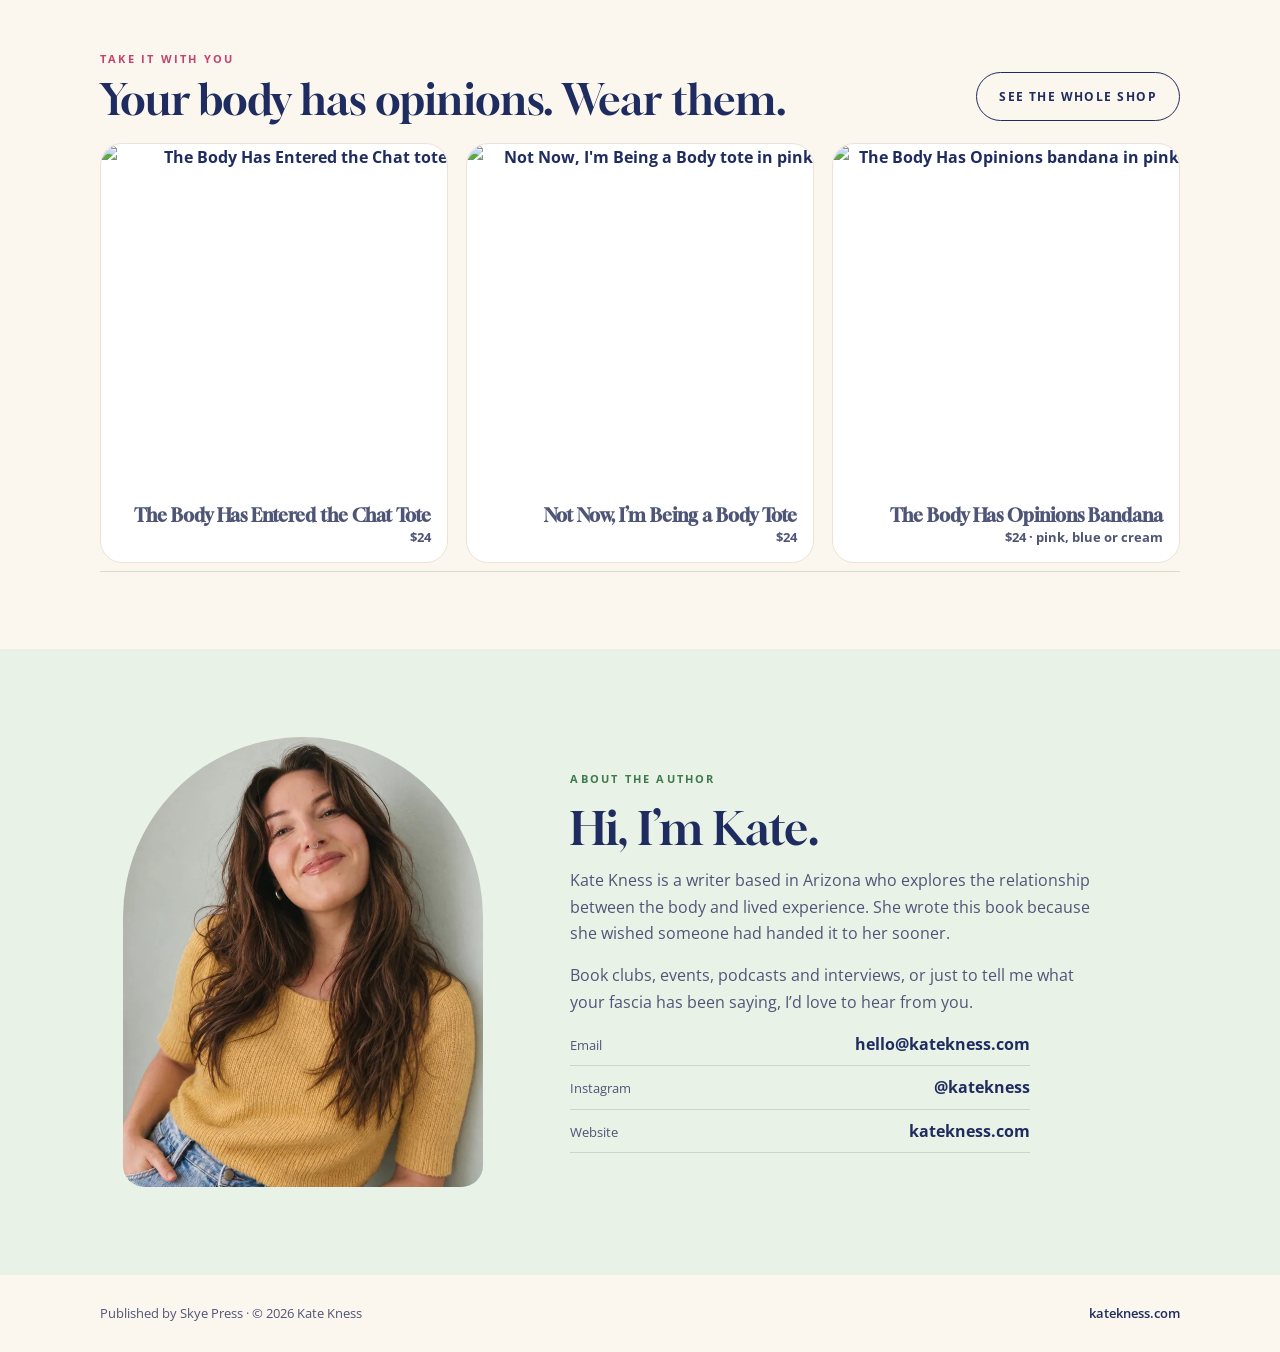
==== commit 151ae907: "Add The Body Check-In Kit to book, shop and links pages; simplify links page Co-Authored-By: Claude " ====
--- a/book/index.html
+++ b/book/index.html
@@ -154,6 +154,13 @@
 footer .wrap{padding-block:28px;display:flex;flex-wrap:wrap;gap:10px 24px;justify-content:space-between;font-size:13px;color:var(--body)}
 footer a{color:var(--navy);font-weight:600;text-decoration:none}
 
+.kit{padding-block:0 clamp(48px,6vw,72px)}
+.kit .box{display:grid;grid-template-columns:minmax(0,1fr) minmax(0,1.1fr);gap:clamp(22px,4vw,48px);align-items:center;background:var(--pinkwash);border-radius:28px;padding:clamp(22px,4vw,44px)}
+.kit img{width:100%;height:auto;border-radius:20px;display:block;mix-blend-mode:multiply}
+.kit h2{font-size:clamp(1.9rem,3.4vw,2.6rem);margin:10px 0 12px}
+.kit p{margin:0 0 18px;line-height:1.6}
+.kit .price{font-weight:700;margin-bottom:18px}
+@media (max-width:720px){.kit .box{grid-template-columns:1fr}}
 .merch{padding-block:0 clamp(56px,6vw,80px)}
 .merch .head{display:flex;justify-content:space-between;align-items:end;gap:16px;flex-wrap:wrap;margin-bottom:22px}
 .merch h2{font-size:clamp(1.9rem,3.4vw,2.6rem);margin-top:10px}
@@ -279,6 +286,21 @@
     </div>
   </section>
 
+
+  <section class="kit" id="kit">
+    <div class="wrap">
+      <div class="box">
+        <img src="/img/kit-cards.webp" alt="The Unclench Your Jaw card, front and back" width="900" height="775" loading="lazy">
+        <div>
+          <div class="eyebrow">New · The Body Check-In Kit</div>
+          <h2>Your body's been calling. Pick&nbsp;up.</h2>
+          <p>Twelve check-in cards and a bonus reset, written in fascia's voice. One for each moment she tends to speak up: before the laptop, mid-meeting, eating lunch over the counter like a raccoon. Pull one, flip it, notice one thing.</p>
+          <p class="price">$12 · Instant download for your phone, plus printable cards</p>
+          <a class="btn solid" href="https://kate-kness-shop.fourthwall.com/products/girl-listen-the-body-check-in-kit?ref=bookpage" target="_blank" rel="noopener">Get the kit</a>
+        </div>
+      </div>
+    </div>
+  </section>
 
   <section class="merch" id="shop">
     <div class="wrap">
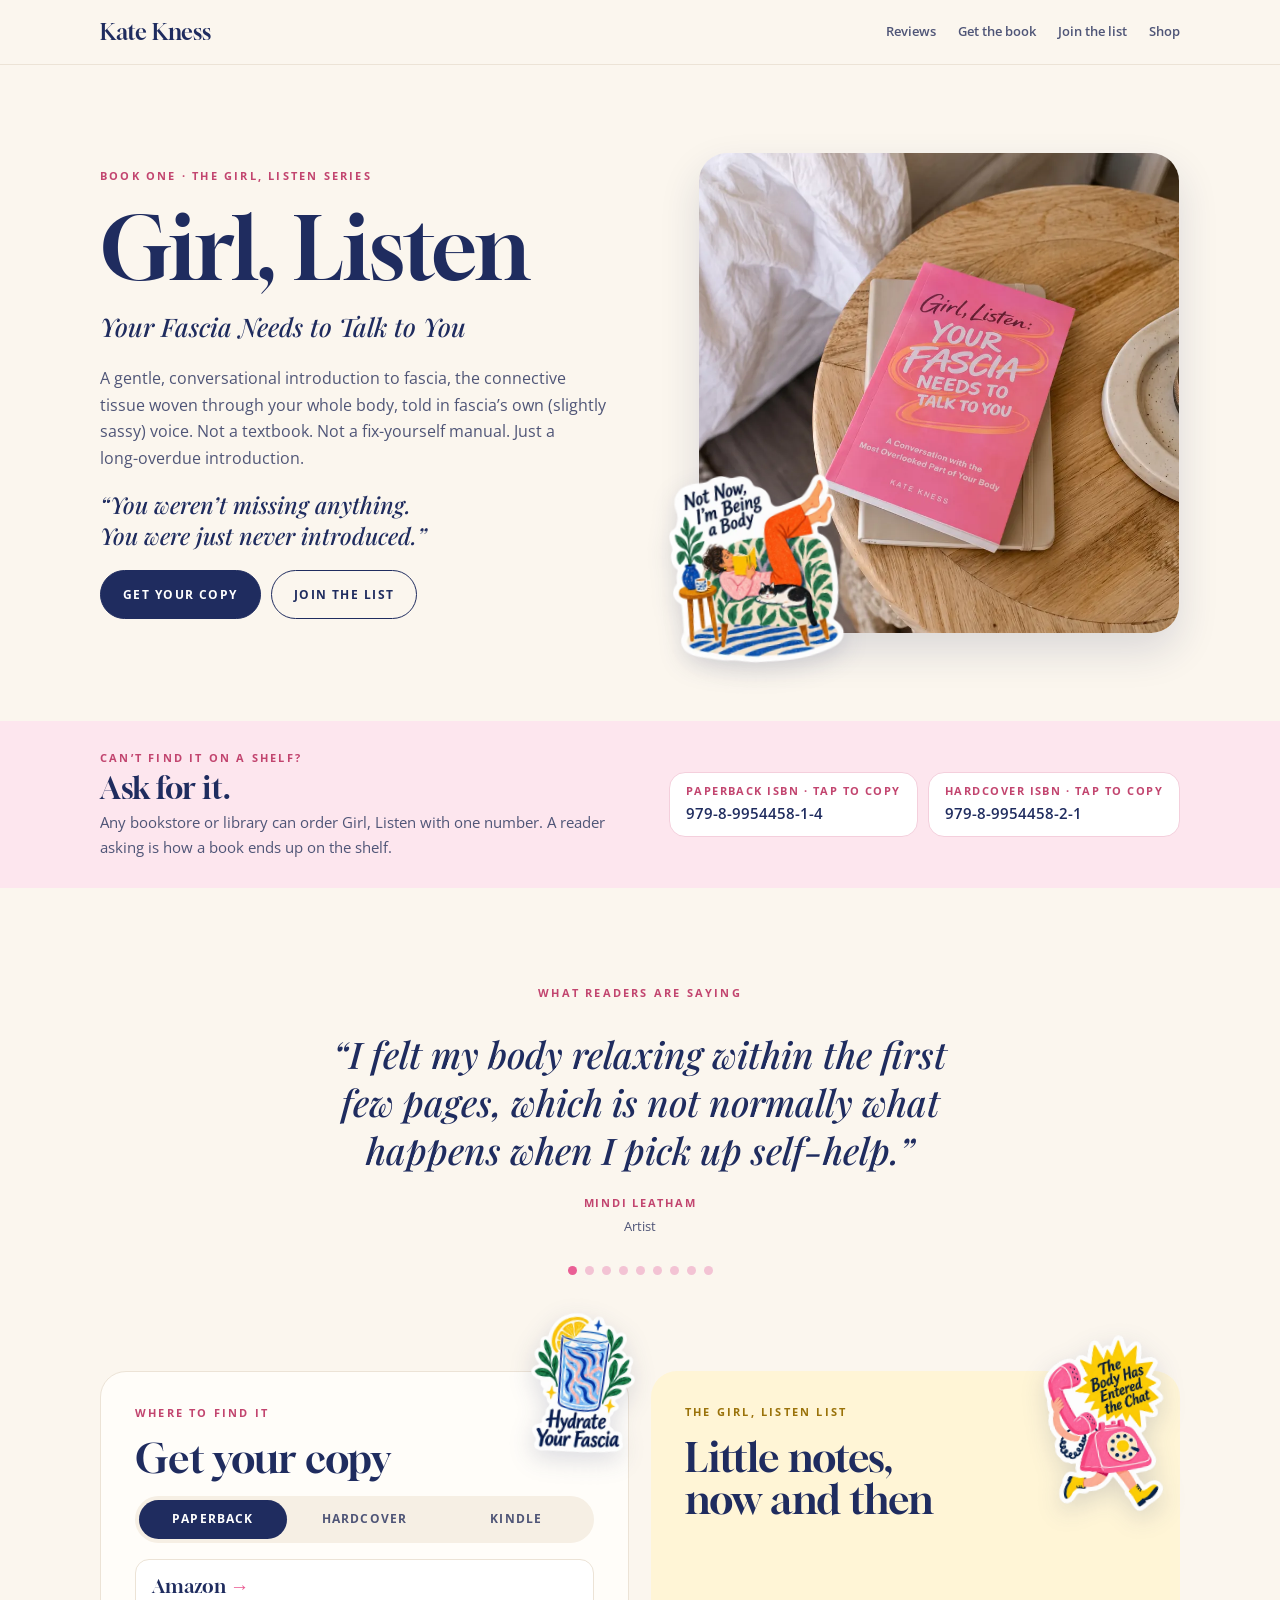
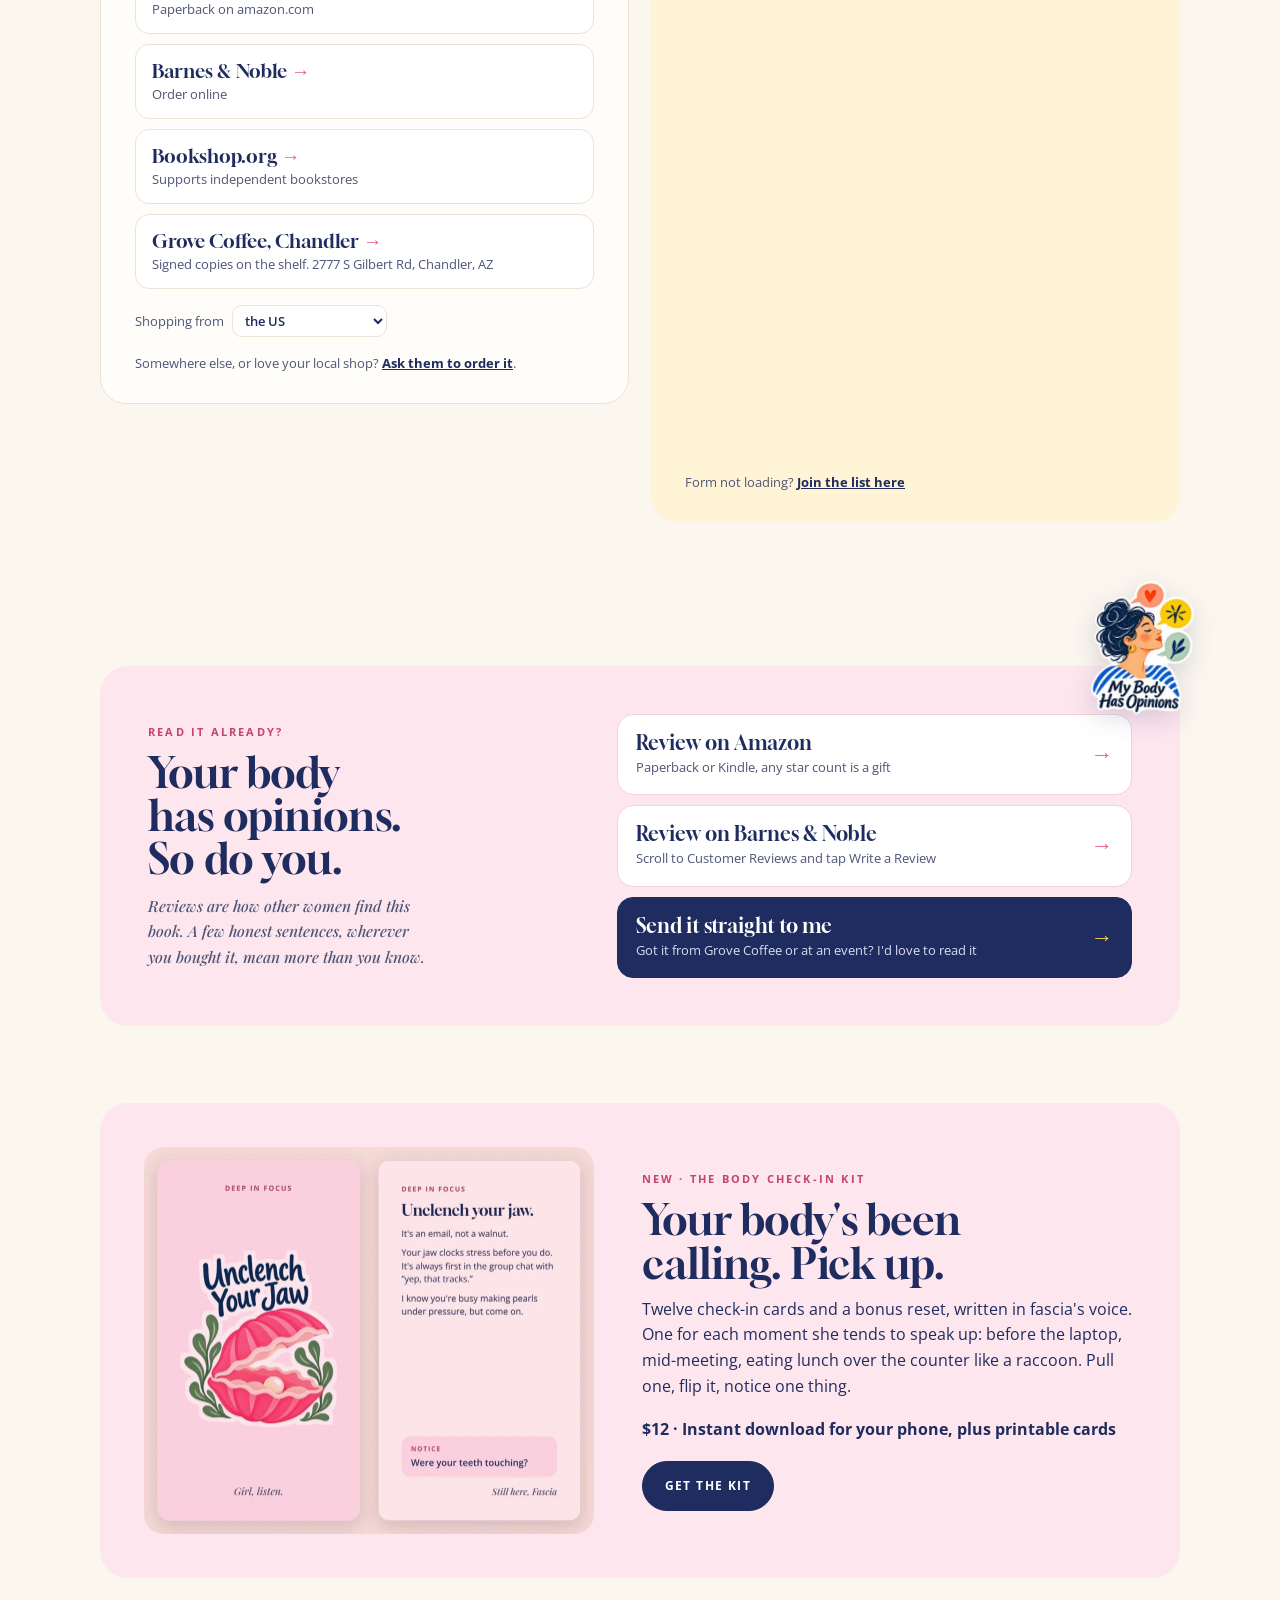
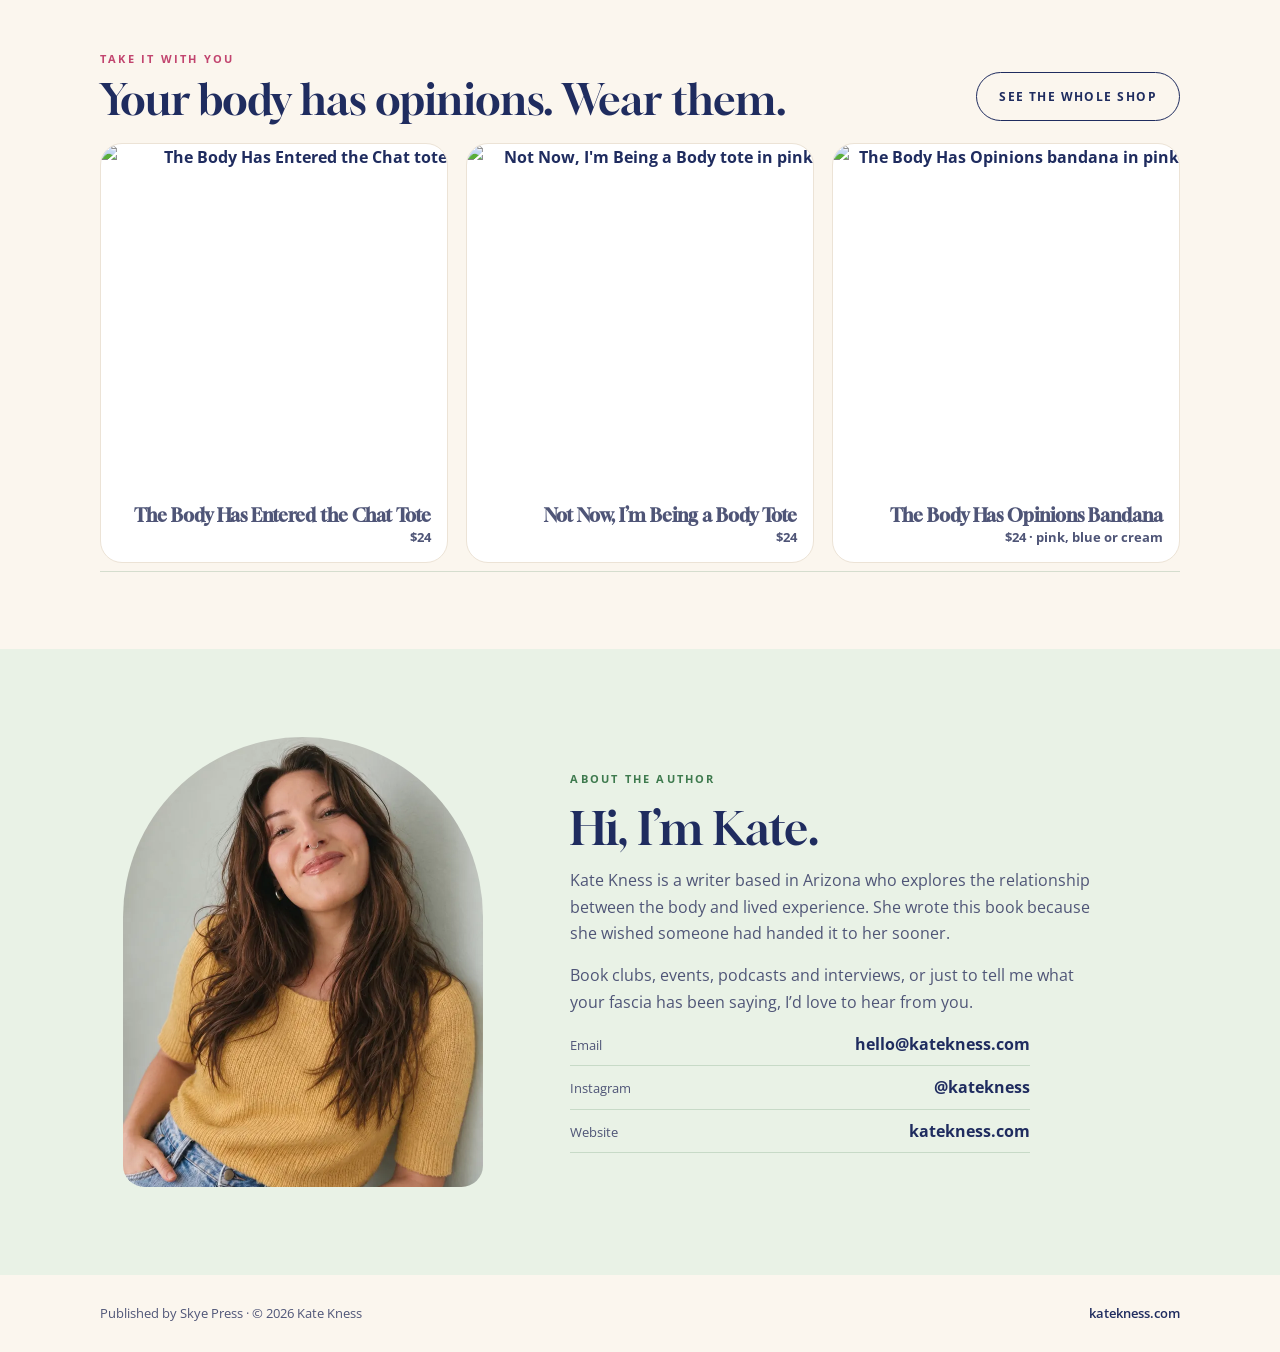
==== commit 2fa0c683: "Self-host fonts instead of loading from Google Fonts Visitors' browsers no longer contact fonts.goog" ====
--- a/book/index.html
+++ b/book/index.html
@@ -14,7 +14,7 @@
 <meta name="twitter:card" content="summary_large_image">
 <meta name="theme-color" content="#fbf6ee">
 <link rel="icon" href="../stickers/phone.webp">
-<link rel="stylesheet" href="https://fonts.googleapis.com/css2?family=Gloock&family=Open+Sans:ital,wght@0,400;0,600;0,700;1,400&family=Playfair+Display:ital,wght@1,500&display=swap">
+<link rel="stylesheet" href="/assets/fonts/fonts.css">
 <script type="application/ld+json">
 {"@context":"https://schema.org","@type":"Book","name":"Girl, Listen: Your Fascia Needs to Talk to You","author":{"@type":"Person","name":"Kate Kness","url":"https://katekness.com"},"publisher":{"@type":"Organization","name":"Skye Press"},"bookFormat":["https://schema.org/Paperback","https://schema.org/Hardcover","https://schema.org/EBook"],"isbn":"9798995445814","image":"https://katekness.com/book/book.webp"}
 </script>
--- a/assets/fonts/fonts.css
+++ b/assets/fonts/fonts.css
@@ -0,0 +1,13 @@
+/* Self-hosted fonts (no Google requests). Source: Fontsource, SIL Open Font License. */
+@font-face{font-family:"Gloock";font-style:normal;font-weight:400;font-display:swap;src:url(gloock-latin-400-normal.woff2) format("woff2");unicode-range:U+0000-00FF, U+0131, U+0152-0153, U+02BB-02BC, U+02C6, U+02DA, U+02DC, U+0304, U+0308, U+0329, U+2000-206F, U+20AC, U+2122, U+2191, U+2193, U+2212, U+2215, U+FEFF, U+FFFD}
+@font-face{font-family:"Gloock";font-style:normal;font-weight:400;font-display:swap;src:url(gloock-latin-ext-400-normal.woff2) format("woff2");unicode-range:U+0100-02BA, U+02BD-02C5, U+02C7-02CC, U+02CE-02D7, U+02DD-02FF, U+0304, U+0308, U+0329, U+1D00-1DBF, U+1E00-1E9F, U+1EF2-1EFF, U+2020, U+20A0-20AB, U+20AD-20C0, U+2113, U+2C60-2C7F, U+A720-A7FF}
+@font-face{font-family:"Open Sans";font-style:normal;font-weight:400;font-display:swap;src:url(open-sans-latin-400-normal.woff2) format("woff2");unicode-range:U+0000-00FF, U+0131, U+0152-0153, U+02BB-02BC, U+02C6, U+02DA, U+02DC, U+0304, U+0308, U+0329, U+2000-206F, U+20AC, U+2122, U+2191, U+2193, U+2212, U+2215, U+FEFF, U+FFFD}
+@font-face{font-family:"Open Sans";font-style:normal;font-weight:400;font-display:swap;src:url(open-sans-latin-ext-400-normal.woff2) format("woff2");unicode-range:U+0100-02BA, U+02BD-02C5, U+02C7-02CC, U+02CE-02D7, U+02DD-02FF, U+0304, U+0308, U+0329, U+1D00-1DBF, U+1E00-1E9F, U+1EF2-1EFF, U+2020, U+20A0-20AB, U+20AD-20C0, U+2113, U+2C60-2C7F, U+A720-A7FF}
+@font-face{font-family:"Open Sans";font-style:normal;font-weight:600;font-display:swap;src:url(open-sans-latin-600-normal.woff2) format("woff2");unicode-range:U+0000-00FF, U+0131, U+0152-0153, U+02BB-02BC, U+02C6, U+02DA, U+02DC, U+0304, U+0308, U+0329, U+2000-206F, U+20AC, U+2122, U+2191, U+2193, U+2212, U+2215, U+FEFF, U+FFFD}
+@font-face{font-family:"Open Sans";font-style:normal;font-weight:600;font-display:swap;src:url(open-sans-latin-ext-600-normal.woff2) format("woff2");unicode-range:U+0100-02BA, U+02BD-02C5, U+02C7-02CC, U+02CE-02D7, U+02DD-02FF, U+0304, U+0308, U+0329, U+1D00-1DBF, U+1E00-1E9F, U+1EF2-1EFF, U+2020, U+20A0-20AB, U+20AD-20C0, U+2113, U+2C60-2C7F, U+A720-A7FF}
+@font-face{font-family:"Open Sans";font-style:normal;font-weight:700;font-display:swap;src:url(open-sans-latin-700-normal.woff2) format("woff2");unicode-range:U+0000-00FF, U+0131, U+0152-0153, U+02BB-02BC, U+02C6, U+02DA, U+02DC, U+0304, U+0308, U+0329, U+2000-206F, U+20AC, U+2122, U+2191, U+2193, U+2212, U+2215, U+FEFF, U+FFFD}
+@font-face{font-family:"Open Sans";font-style:normal;font-weight:700;font-display:swap;src:url(open-sans-latin-ext-700-normal.woff2) format("woff2");unicode-range:U+0100-02BA, U+02BD-02C5, U+02C7-02CC, U+02CE-02D7, U+02DD-02FF, U+0304, U+0308, U+0329, U+1D00-1DBF, U+1E00-1E9F, U+1EF2-1EFF, U+2020, U+20A0-20AB, U+20AD-20C0, U+2113, U+2C60-2C7F, U+A720-A7FF}
+@font-face{font-family:"Open Sans";font-style:italic;font-weight:400;font-display:swap;src:url(open-sans-latin-400-italic.woff2) format("woff2");unicode-range:U+0000-00FF, U+0131, U+0152-0153, U+02BB-02BC, U+02C6, U+02DA, U+02DC, U+0304, U+0308, U+0329, U+2000-206F, U+20AC, U+2122, U+2191, U+2193, U+2212, U+2215, U+FEFF, U+FFFD}
+@font-face{font-family:"Open Sans";font-style:italic;font-weight:400;font-display:swap;src:url(open-sans-latin-ext-400-italic.woff2) format("woff2");unicode-range:U+0100-02BA, U+02BD-02C5, U+02C7-02CC, U+02CE-02D7, U+02DD-02FF, U+0304, U+0308, U+0329, U+1D00-1DBF, U+1E00-1E9F, U+1EF2-1EFF, U+2020, U+20A0-20AB, U+20AD-20C0, U+2113, U+2C60-2C7F, U+A720-A7FF}
+@font-face{font-family:"Playfair Display";font-style:italic;font-weight:500;font-display:swap;src:url(playfair-display-latin-500-italic.woff2) format("woff2");unicode-range:U+0000-00FF, U+0131, U+0152-0153, U+02BB-02BC, U+02C6, U+02DA, U+02DC, U+0304, U+0308, U+0329, U+2000-206F, U+20AC, U+2122, U+2191, U+2193, U+2212, U+2215, U+FEFF, U+FFFD}
+@font-face{font-family:"Playfair Display";font-style:italic;font-weight:500;font-display:swap;src:url(playfair-display-latin-ext-500-italic.woff2) format("woff2");unicode-range:U+0100-02BA, U+02BD-02C5, U+02C7-02CC, U+02CE-02D7, U+02DD-02FF, U+0304, U+0308, U+0329, U+1D00-1DBF, U+1E00-1E9F, U+1EF2-1EFF, U+2020, U+20A0-20AB, U+20AD-20C0, U+2113, U+2C60-2C7F, U+A720-A7FF}
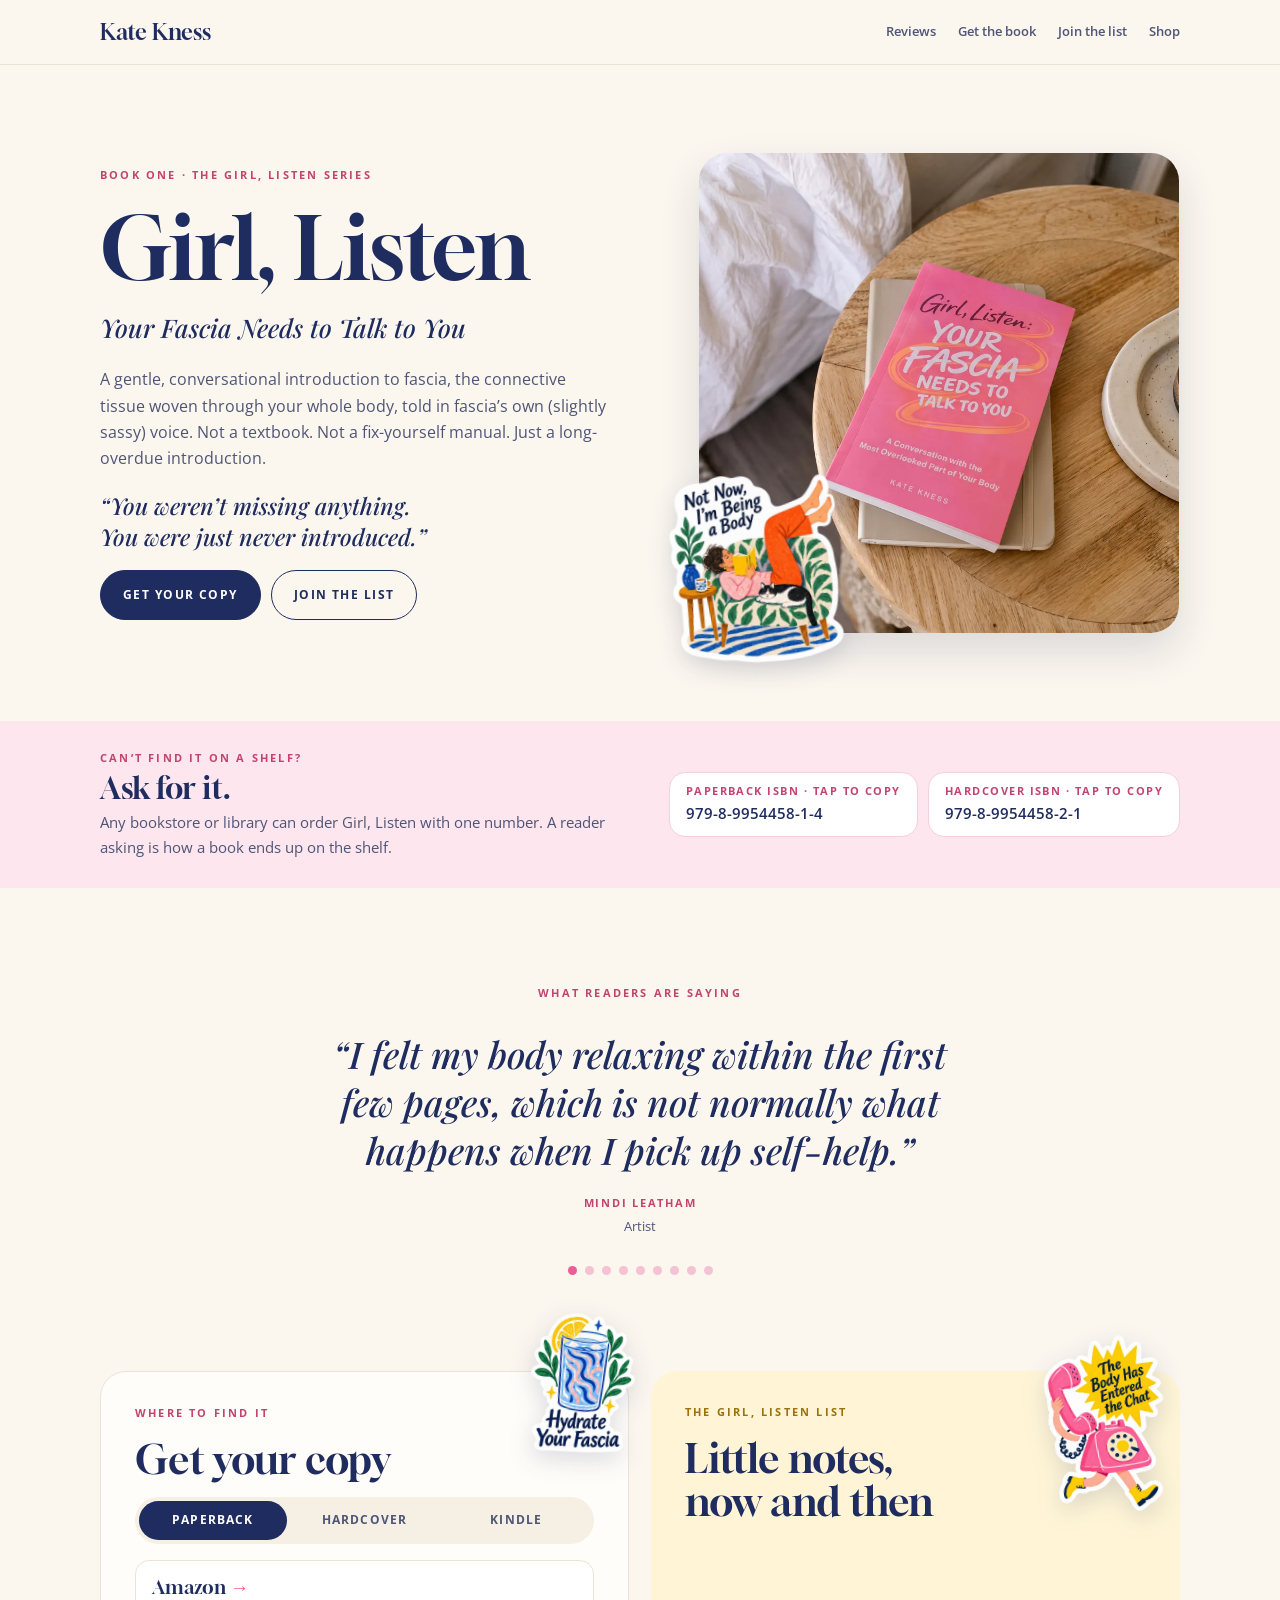
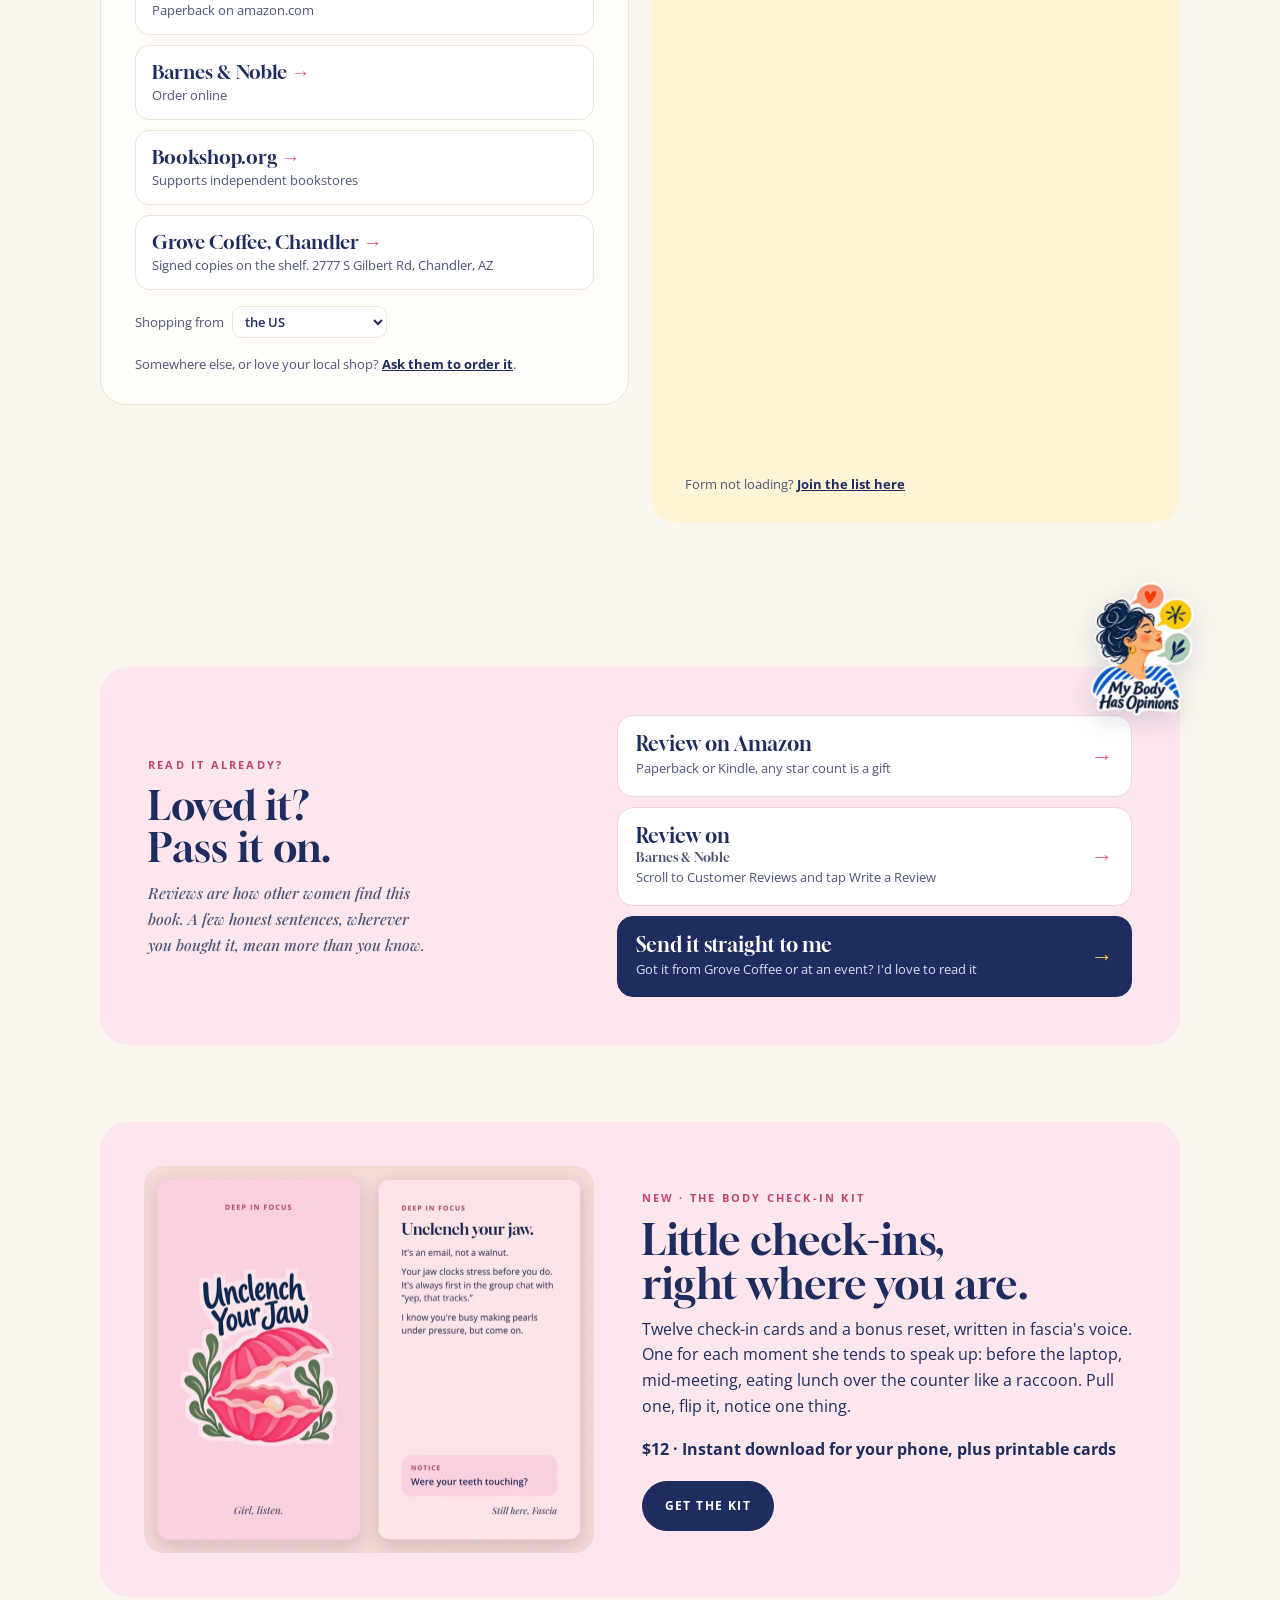
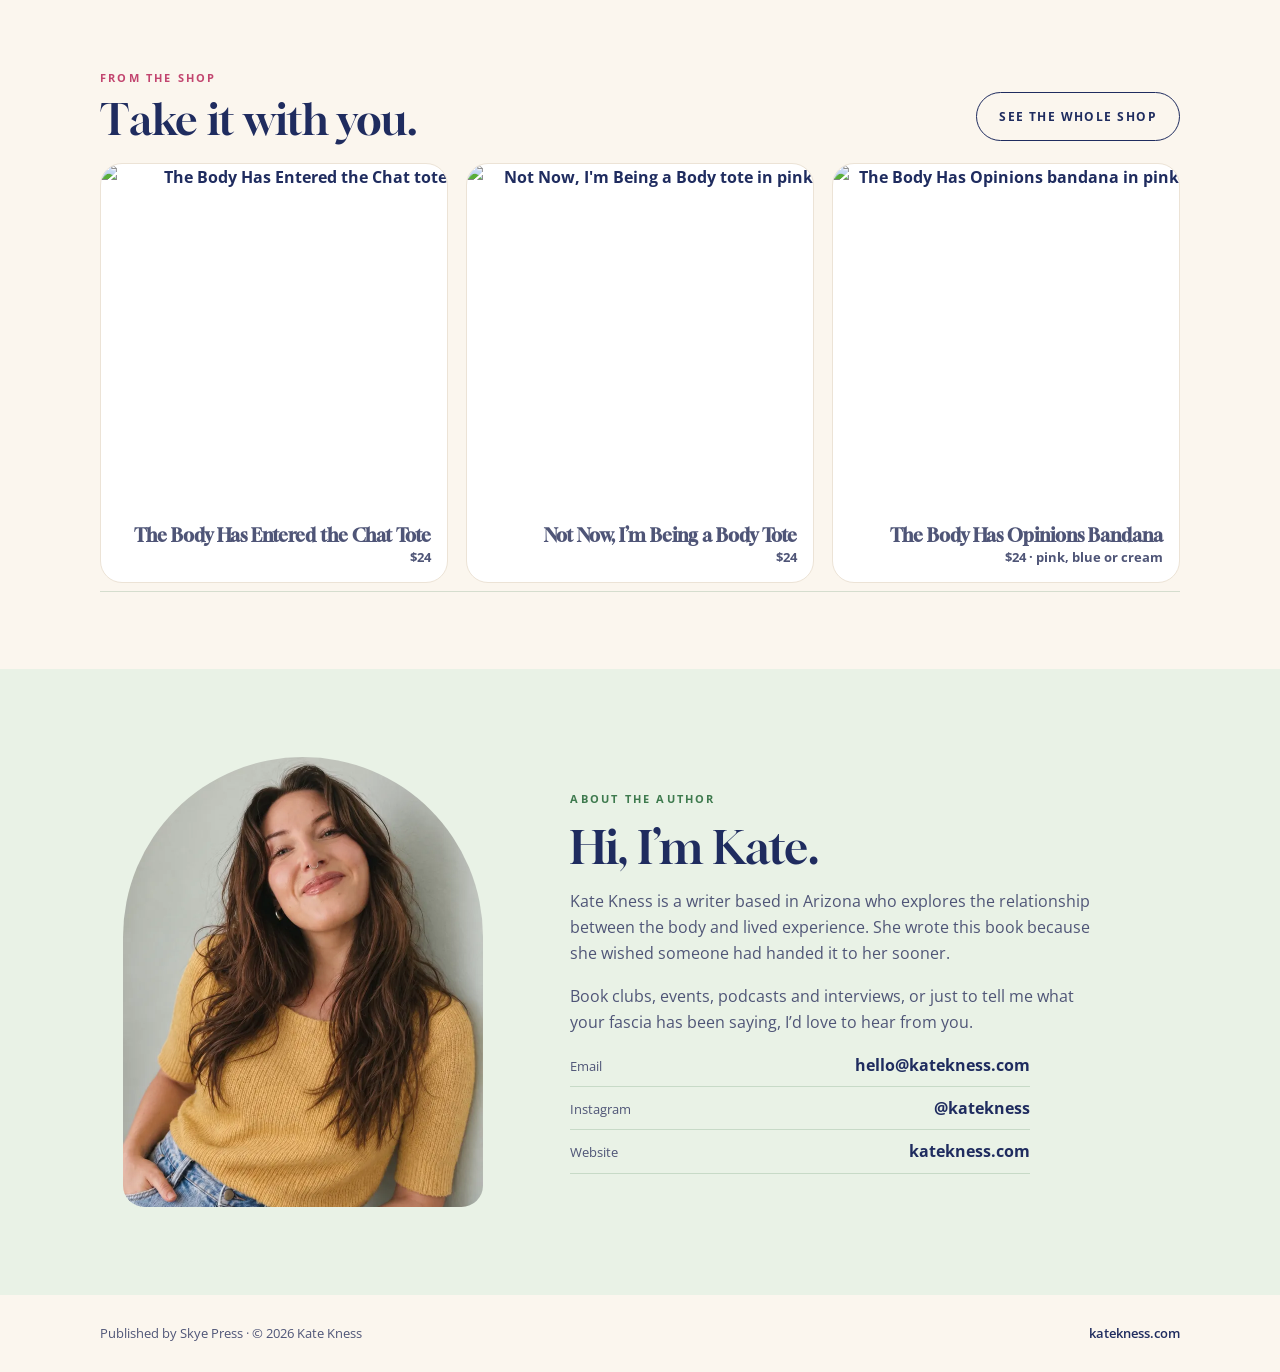
==== commit 15e1659b: "katekness.com: pink book banner, calmer hero (connection problem), typography and line-break pass, l" ====
--- a/book/index.html
+++ b/book/index.html
@@ -28,7 +28,9 @@
 body{background:var(--paper);color:var(--navy);font-family:var(--sans);font-size:16px;line-height:1.65;padding-top:env(safe-area-inset-top,0px);padding-bottom:env(safe-area-inset-bottom,0px)}
 p{margin:0}
 img{max-width:100%;height:auto;display:block}
-h1,h2,h3{font-family:var(--display);font-weight:400;margin:0;line-height:1.04;text-wrap:balance}
+h1,h2,h3{font-family:var(--display);font-weight:400;margin:0;line-height:1.06;text-wrap:pretty}
+h1{text-wrap:balance}
+p,li,blockquote{text-wrap:pretty}
 a{color:inherit}
 .wrap{max-width:1120px;margin:0 auto;padding-left:max(20px,env(safe-area-inset-left,0px));padding-right:max(20px,env(safe-area-inset-right,0px))}
 .eyebrow{font-size:11px;letter-spacing:.2em;text-transform:uppercase;font-weight:700;color:var(--pinkdeep)}
@@ -89,7 +91,9 @@
 .rate{padding-block:clamp(56px,6vw,72px) clamp(48px,6vw,80px)}
 .rate .box{position:relative;background:var(--pinkwash);border-radius:28px;padding:clamp(28px,4vw,48px);display:grid;grid-template-columns:minmax(0,.9fr) minmax(0,1.1fr);gap:clamp(22px,4vw,48px);align-items:center}
 @media (max-width:860px){.rate .box{grid-template-columns:minmax(0,1fr)}}
-.rate h2{font-size:clamp(1.9rem,3.4vw,2.6rem);max-width:13ch;margin-top:10px}
+.rate h2{font-size:clamp(1.9rem,3.2vw,2.5rem);max-width:none;margin-top:10px}
+.nw{white-space:nowrap}
+@media (min-width:900px){.rate h2 .ln{display:block}}
 .rate .lede{margin-top:12px;color:var(--body);font-size:15.5px;line-height:1.65;max-width:38ch}
 .rate .ways{display:grid;gap:10px}
 .rate .way{display:flex;align-items:center;justify-content:space-between;gap:14px;padding:16px 18px;border-radius:16px;background:#fff;text-decoration:none;color:var(--navy);border:1px solid #f4cfdc;transition:transform .15s ease}
@@ -192,9 +196,9 @@
       <div class="text">
         <div class="eyebrow">Book one · The Girl, Listen series</div>
         <h1>Girl, Listen</h1>
-        <p class="sub">Your Fascia Needs to Talk to&nbsp;You</p>
-        <p class="copy">A gentle, conversational introduction to fascia, the connective tissue woven through your whole body, told in fascia’s own (slightly sassy) voice. Not a textbook. Not a fix-yourself manual. Just a long-overdue&nbsp;introduction.</p>
-        <p class="lede">“You weren’t missing anything. You were just never&nbsp;introduced.”</p>
+        <p class="sub">Your Fascia Needs to Talk to You</p>
+        <p class="copy">A gentle, conversational introduction to fascia, the connective tissue woven through your whole body, told in fascia’s own (slightly sassy) voice. Not a textbook. Not a fix-yourself manual. Just a long-overdue introduction.</p>
+        <p class="lede">“You weren’t missing anything. You were just never introduced.”</p>
         <div class="btns"><a class="btn solid" href="#buy">Get your copy</a><a class="btn" href="#list">Join the list</a></div>
       </div>
       <div class="pic">
@@ -208,8 +212,8 @@
     <div class="wrap">
       <div>
         <div class="eyebrow">Can’t find it on a shelf?</div>
-        <p class="when">Ask for&nbsp;it.</p>
-        <p class="copy">Any bookstore or library can order Girl, Listen with one number. A reader asking is how a book ends up on the&nbsp;shelf.</p>
+        <p class="when">Ask for it.</p>
+        <p class="copy">Any bookstore or library can order Girl, Listen with one number. A reader asking is how a book ends up on the shelf.</p>
       </div>
       <div class="isbns">
         <button class="chip" type="button" data-copy="9798995445814"><small>Paperback ISBN · tap to copy</small><span>979-8-9954458-1-4</span></button>
@@ -261,7 +265,7 @@
       <div class="panel news" id="list">
         <img class="stk" src="../stickers/phone.webp" alt="Sticker: The Body Has Entered the Chat">
         <div class="eyebrow">The Girl, Listen list</div>
-        <h2>Little notes, now and then</h2>
+        <h2>Little notes, <span class="nw">now and then</span></h2>
         <iframe src="https://tally.so/embed/8NNgYY?alignLeft=1&amp;hideTitle=1&amp;transparentBackground=1&amp;source=bookpage" title="Join the Girl, Listen list"></iframe>
         <p class="small">Form not loading? <a href="https://tally.so/r/8NNgYY?source=bookpage" target="_blank" rel="noopener">Join the list here</a></p>
       </div>
@@ -274,12 +278,12 @@
         <img class="stk" src="../stickers/opinions.webp" alt="Sticker: My Body Has Opinions">
         <div>
           <div class="eyebrow">Read it already?</div>
-          <h2>Your body has opinions. So do&nbsp;you.</h2>
-          <p class="lede">Reviews are how other women find this book. A few honest sentences, wherever you bought it, mean more than you&nbsp;know.</p>
+          <h2><span class="ln">Loved it?</span> <span class="ln nw">Pass it on.</span></h2>
+          <p class="lede">Reviews are how other women find this book. A few honest sentences, wherever you bought it, mean more than you know.</p>
         </div>
         <div class="ways">
           <a class="way" href="https://www.amazon.com/review/create-review?asin=B0GV4F3B1Y" target="_blank" rel="noopener"><div><strong>Review on Amazon</strong><span>Paperback or Kindle, any star count is a gift</span></div><i>&rarr;</i></a>
-          <a class="way" href="https://www.barnesandnoble.com/w/girl-listen-kate-kness/1150100454?ean=9798995445814#reviews" target="_blank" rel="noopener"><div><strong>Review on Barnes &amp; Noble</strong><span>Scroll to Customer Reviews and tap Write a Review</span></div><i>&rarr;</i></a>
+          <a class="way" href="https://www.barnesandnoble.com/w/girl-listen-kate-kness/1150100454?ean=9798995445814#reviews" target="_blank" rel="noopener"><div><strong>Review on <span class="nw">Barnes &amp; Noble</span></strong><span>Scroll to Customer Reviews and tap Write a Review</span></div><i>&rarr;</i></a>
           <a class="way me" href="https://tally.so/r/rDD4Nl?source=bookpage" target="_blank" rel="noopener"><div><strong>Send it straight to me</strong><span>Got it from Grove Coffee or at an event? I'd love to read it</span></div><i>&rarr;</i></a>
         </div>
       </div>
@@ -293,7 +297,7 @@
         <img src="/img/kit-cards.webp" alt="The Unclench Your Jaw card, front and back" width="900" height="775" loading="lazy">
         <div>
           <div class="eyebrow">New · The Body Check-In Kit</div>
-          <h2>Your body's been calling. Pick&nbsp;up.</h2>
+          <h2>Little check-ins, <span class="nw">right where you are.</span></h2>
           <p>Twelve check-in cards and a bonus reset, written in fascia's voice. One for each moment she tends to speak up: before the laptop, mid-meeting, eating lunch over the counter like a raccoon. Pull one, flip it, notice one thing.</p>
           <p class="price">$12 · Instant download for your phone, plus printable cards</p>
           <a class="btn solid" href="https://kate-kness-shop.fourthwall.com/products/girl-listen-the-body-check-in-kit?ref=bookpage" target="_blank" rel="noopener">Get the kit</a>
@@ -305,7 +309,7 @@
   <section class="merch" id="shop">
     <div class="wrap">
       <div class="head">
-        <div><div class="eyebrow">Take it with you</div><h2>Your body has opinions. Wear&nbsp;them.</h2></div>
+        <div><div class="eyebrow">From the shop</div><h2>Take it with you.</h2></div>
         <a class="btn" href="/shop/?ref=bookpage">See the whole shop</a>
       </div>
       <div class="row">
@@ -322,8 +326,8 @@
       <div class="text">
         <div class="eyebrow">About the author</div>
         <h2>Hi, I’m Kate.</h2>
-        <p class="copy">Kate Kness is a writer based in Arizona who explores the relationship between the body and lived experience. She wrote this book because she wished someone had handed it to her&nbsp;sooner.</p>
-        <p class="copy">Book clubs, events, podcasts and interviews, or just to tell me what your fascia has been saying, I’d love to hear from&nbsp;you.</p>
+        <p class="copy">Kate Kness is a writer based in Arizona who explores the relationship between the body and lived experience. She wrote this book because she wished someone had handed it to her sooner.</p>
+        <p class="copy">Book clubs, events, podcasts and interviews, or just to tell me what your fascia has been saying, I’d love to hear from you.</p>
         <div class="rows">
           <div class="row"><span>Email</span><a href="mailto:hello@katekness.com">hello@katekness.com</a></div>
           <div class="row"><span>Instagram</span><a href="https://www.instagram.com/katekness" target="_blank" rel="noopener">@katekness</a></div>
@@ -402,5 +406,6 @@
   });
 });
 </script>
+<!-- Cloudflare Web Analytics --><script defer src="https://static.cloudflareinsights.com/beacon.min.js" data-cf-beacon='{"token": "c5d701dc8b6d43088110704865e924c1"}'></script><!-- End Cloudflare Web Analytics -->
 </body>
 </html>
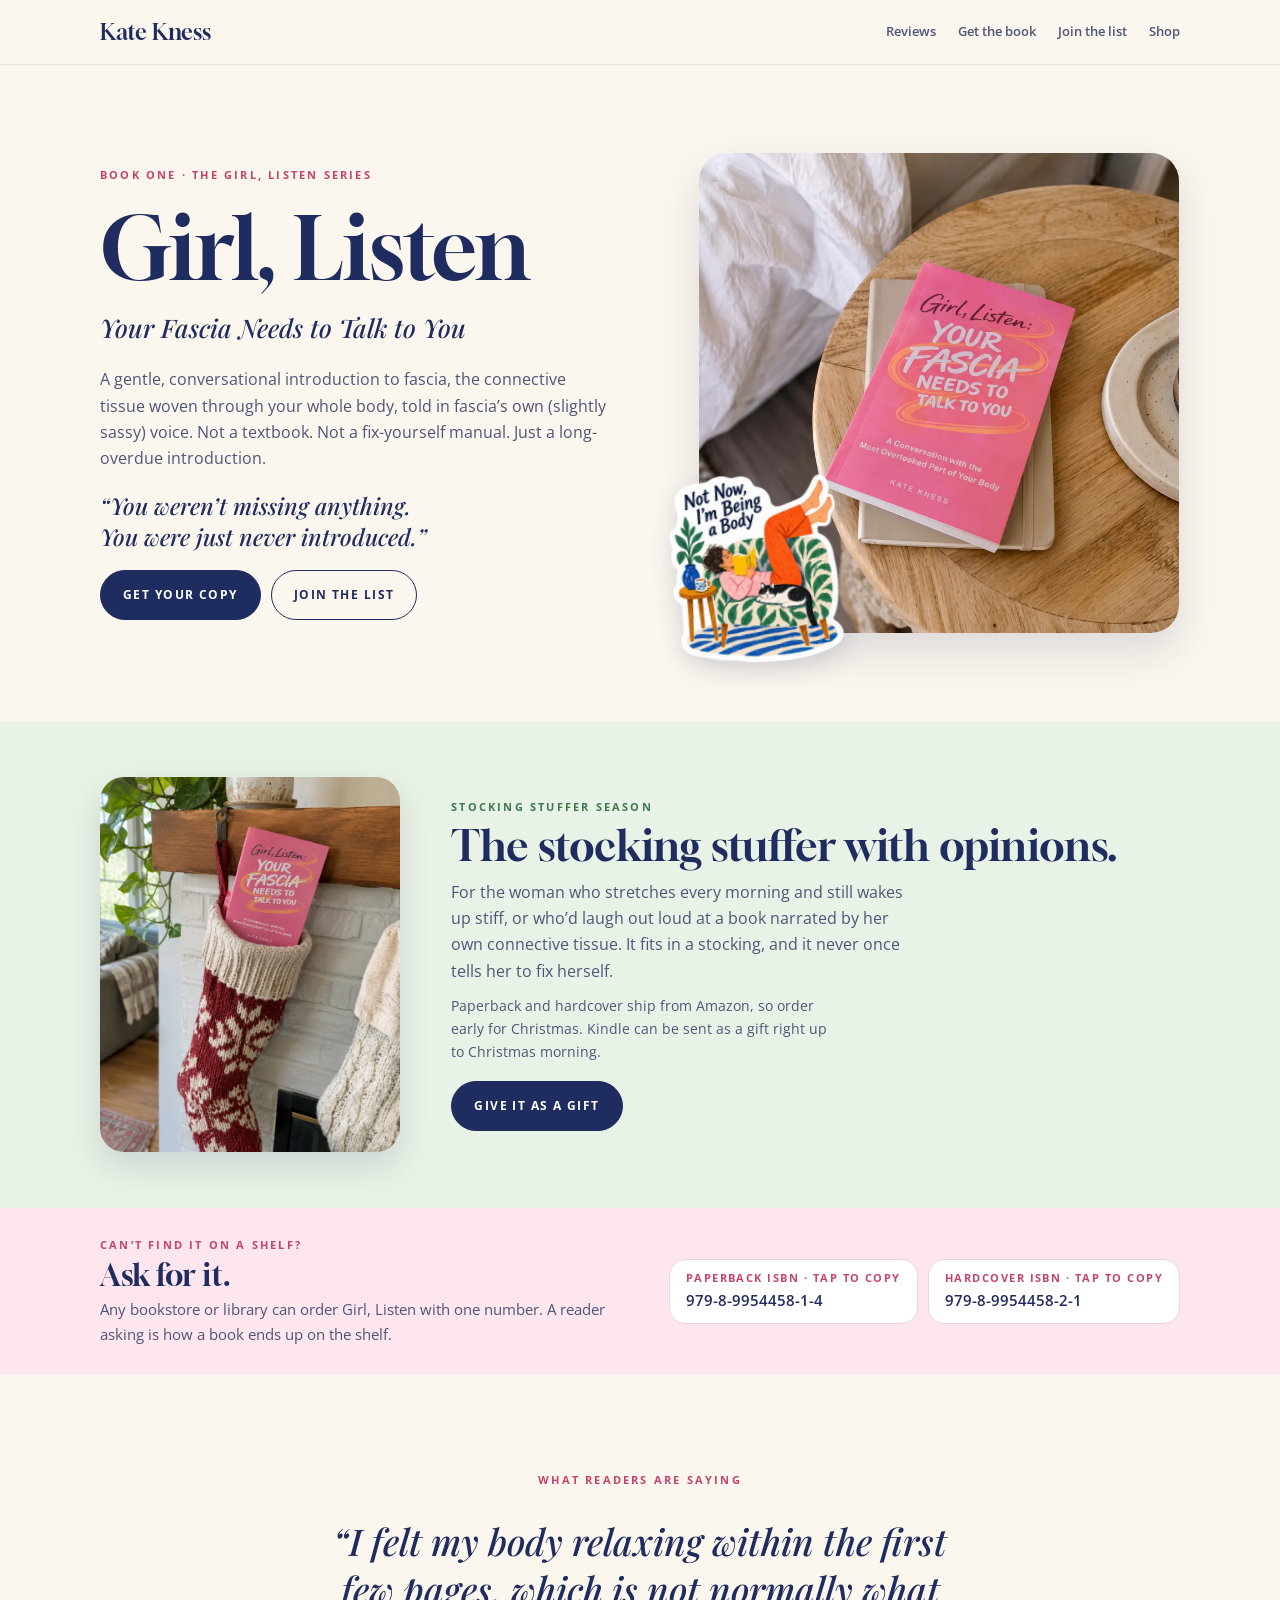
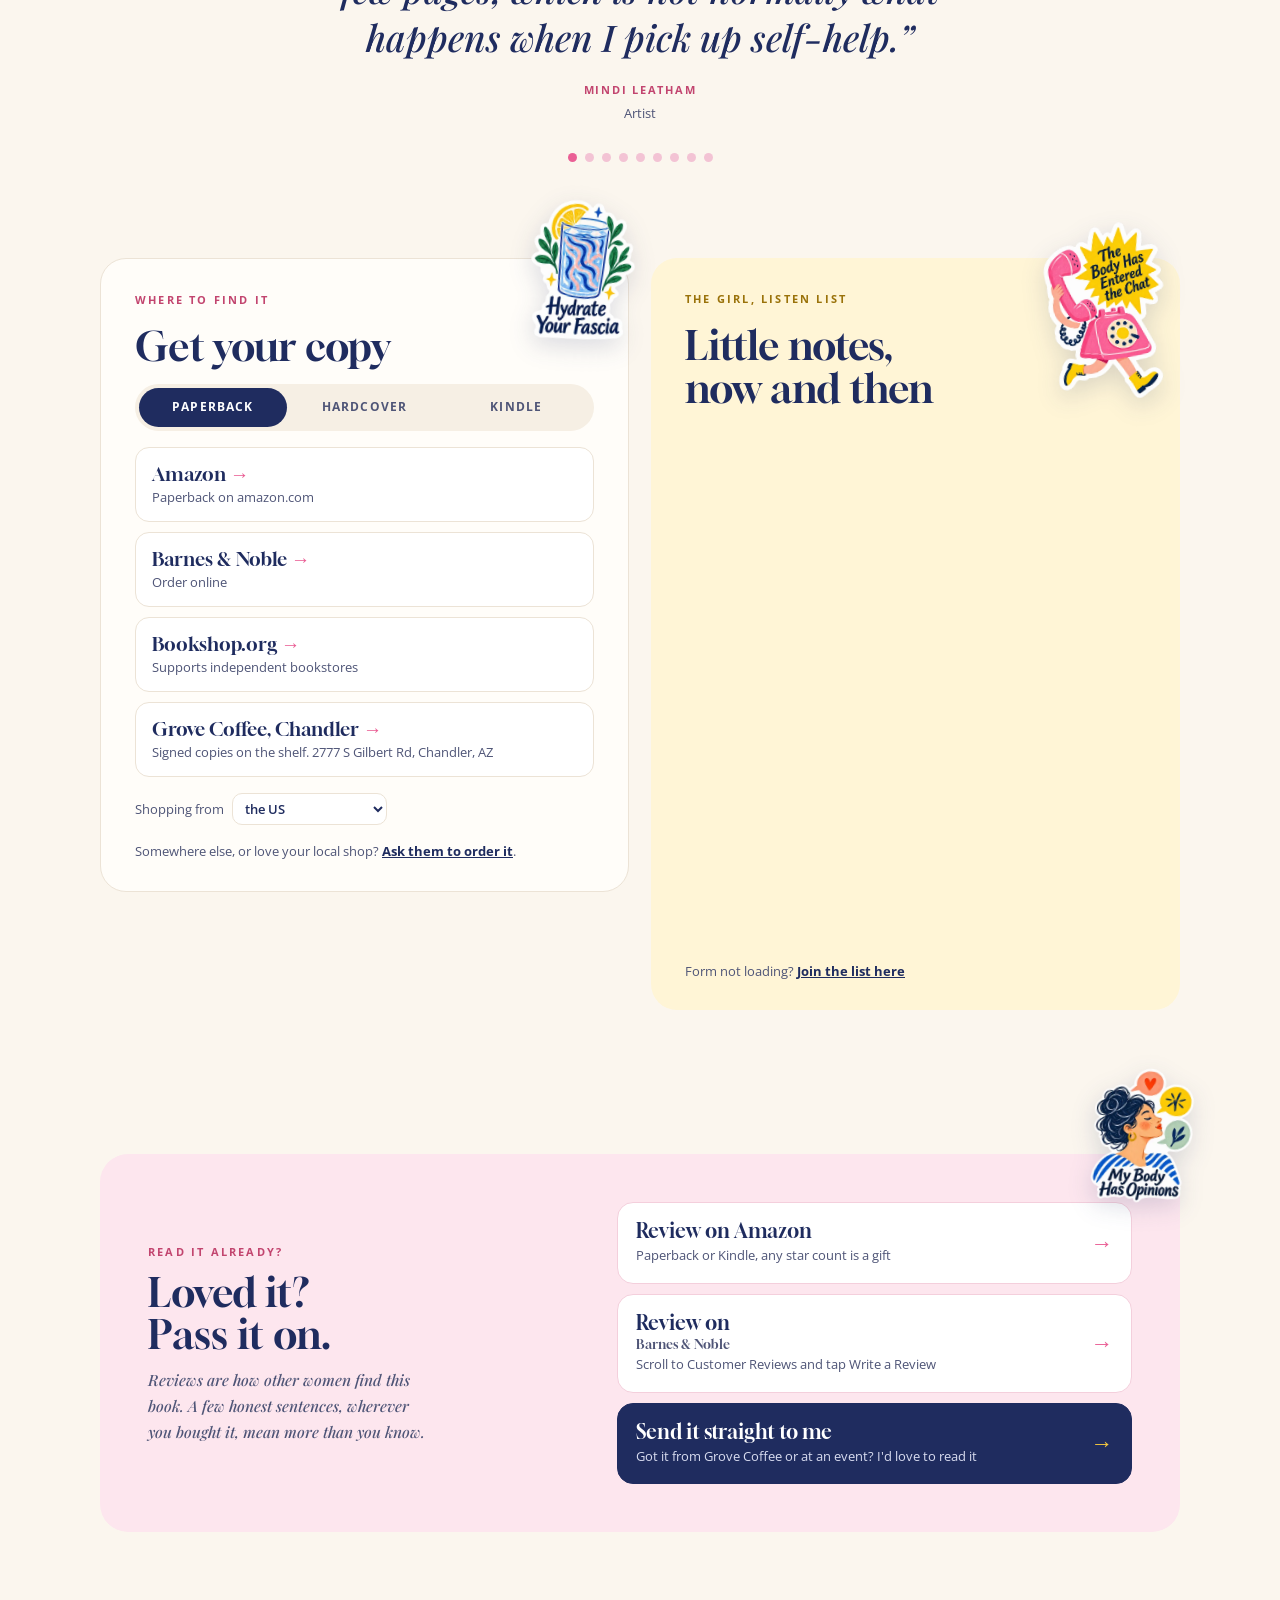
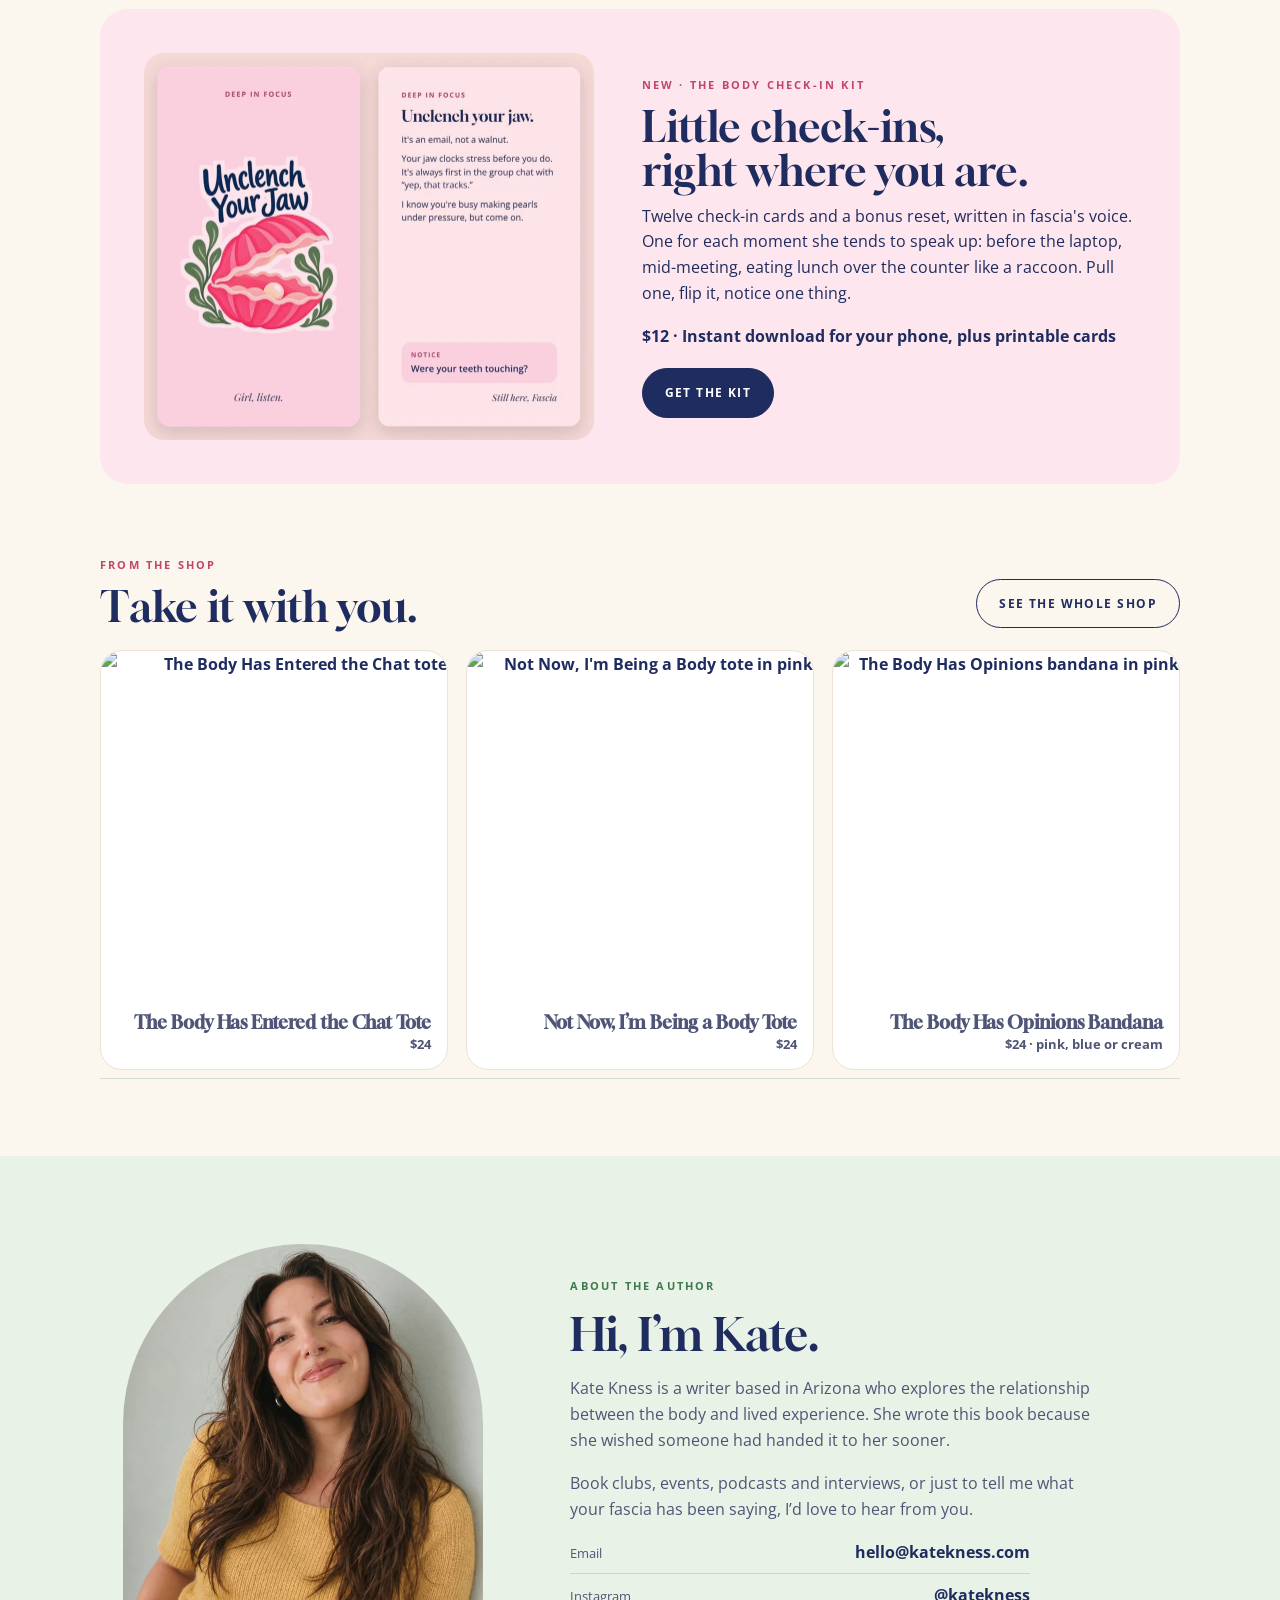
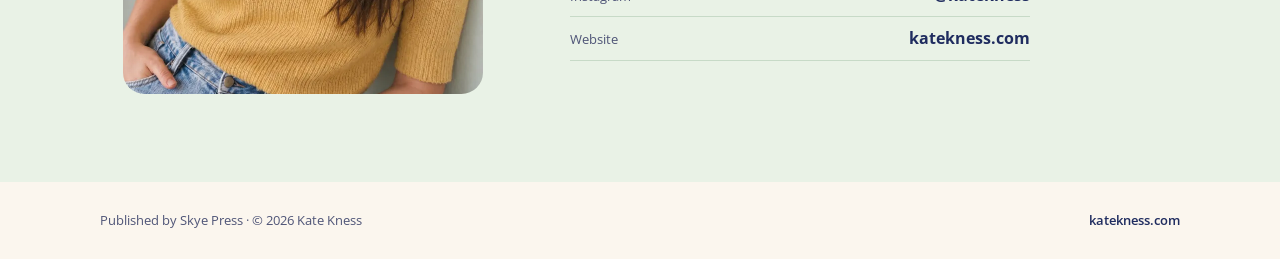
==== commit a883533e: "Holiday: stocking-stuffer gift section on /book and seasonal link on /links (both hide after Dec 25)" ====
--- a/book/index.html
+++ b/book/index.html
@@ -63,6 +63,16 @@
 @media (max-width:860px){.hero .wrap{grid-template-columns:minmax(0,1fr)}.hero .pic{order:-1;width:min(100%,380px)}}
 
 /* ask your bookstore */
+/* holiday gift band (hides itself after Dec 25) */
+.gift{background:var(--greenwash)}
+.gift .wrap{display:grid;grid-template-columns:minmax(0,300px) minmax(0,1fr);gap:clamp(24px,4vw,56px);align-items:center;padding-block:clamp(32px,5vw,56px)}
+.gift img{width:100%;aspect-ratio:4/5;object-fit:cover;border-radius:24px;box-shadow:0 14px 32px rgba(31,44,95,.14)}
+.gift .eyebrow{color:var(--green)}
+.gift h2{font-size:clamp(1.8rem,3.6vw,2.6rem);margin-top:6px}
+.gift .copy{margin-top:12px;max-width:52ch}
+.gift .small{font-size:14px;margin-top:10px;max-width:52ch}
+.gift .btns{margin-top:18px}
+@media (max-width:700px){.gift .wrap{grid-template-columns:minmax(0,1fr)}.gift img{width:min(100%,280px)}}
 .ask{background:var(--pinkwash)}
 .ask .wrap{display:flex;flex-wrap:wrap;align-items:center;justify-content:space-between;gap:16px 32px;padding-block:28px}
 .ask .when{font-family:var(--display);font-size:clamp(1.4rem,2.6vw,1.9rem);line-height:1.15;margin-top:4px}
@@ -208,6 +218,19 @@
     </div>
   </section>
 
+  <section class="gift" id="gift" data-until="2026-12-26">
+    <div class="wrap">
+      <img src="stocking.webp" alt="The pink paperback of Girl, Listen tucked into a red knit stocking hanging from a mantel" loading="lazy">
+      <div>
+        <div class="eyebrow">Stocking stuffer season</div>
+        <h2>The stocking stuffer with&nbsp;opinions.</h2>
+        <p class="copy">For the woman who stretches every morning and still wakes up stiff, or who’d laugh out loud at a book narrated by her own connective tissue. It fits in a stocking, and it never once tells her to fix&nbsp;herself.</p>
+        <p class="small">Paperback and hardcover ship from Amazon, so order early for Christmas. Kindle can be sent as a gift right up to Christmas&nbsp;morning.</p>
+        <div class="btns"><a class="btn solid" href="#buy">Give it as a gift</a></div>
+      </div>
+    </div>
+  </section>
+
   <section class="ask" id="ask">
     <div class="wrap">
       <div>
@@ -346,6 +369,8 @@
 </footer>
 
 <script>
+// Seasonal sections hide themselves after their date (Arizona time)
+document.querySelectorAll("[data-until]").forEach(function(el){ if (new Date() >= new Date(el.dataset.until+"T00:00:00-07:00")) el.hidden = true; });
 (function(){
   var qs=document.querySelectorAll("#rq .q"), dots=document.getElementById("dots"); if(!qs.length||!dots) return;
   var i=0,timer=null,still=window.matchMedia&&matchMedia("(prefers-reduced-motion: reduce)").matches,btns=[];
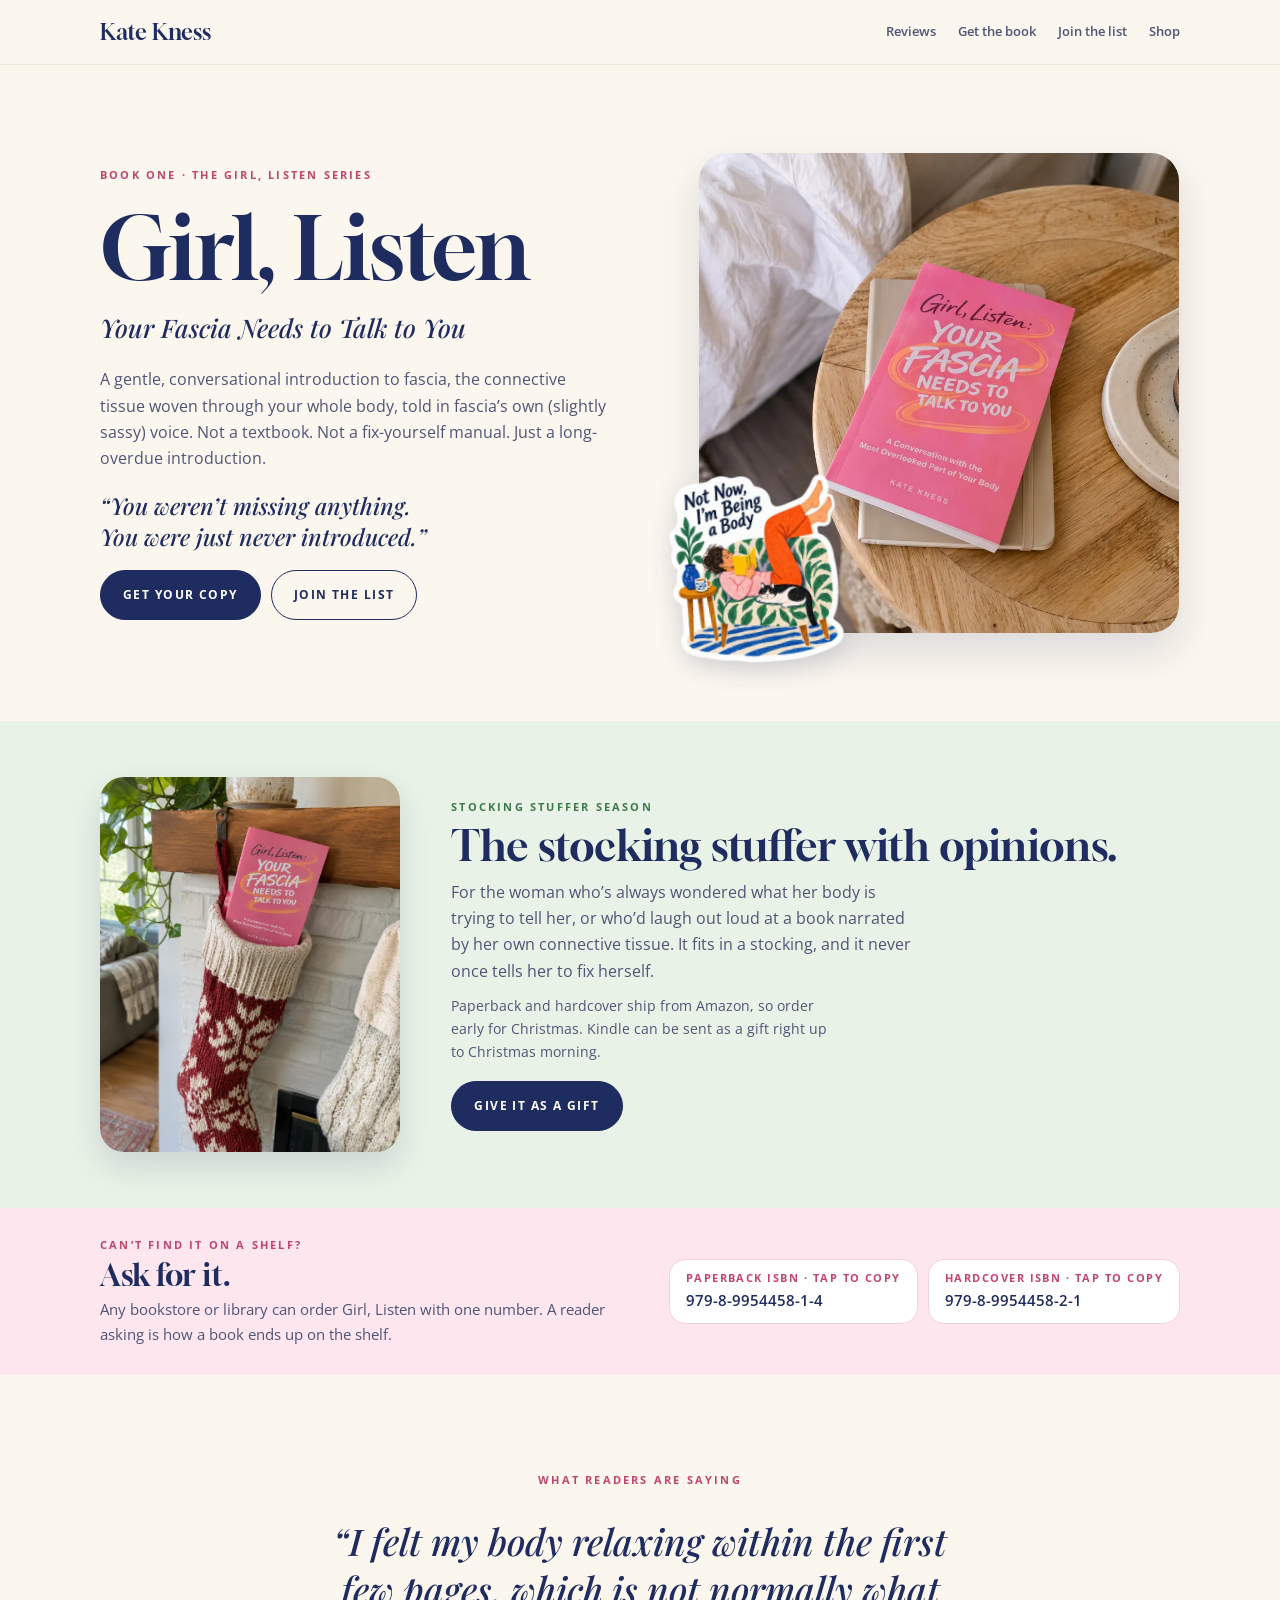
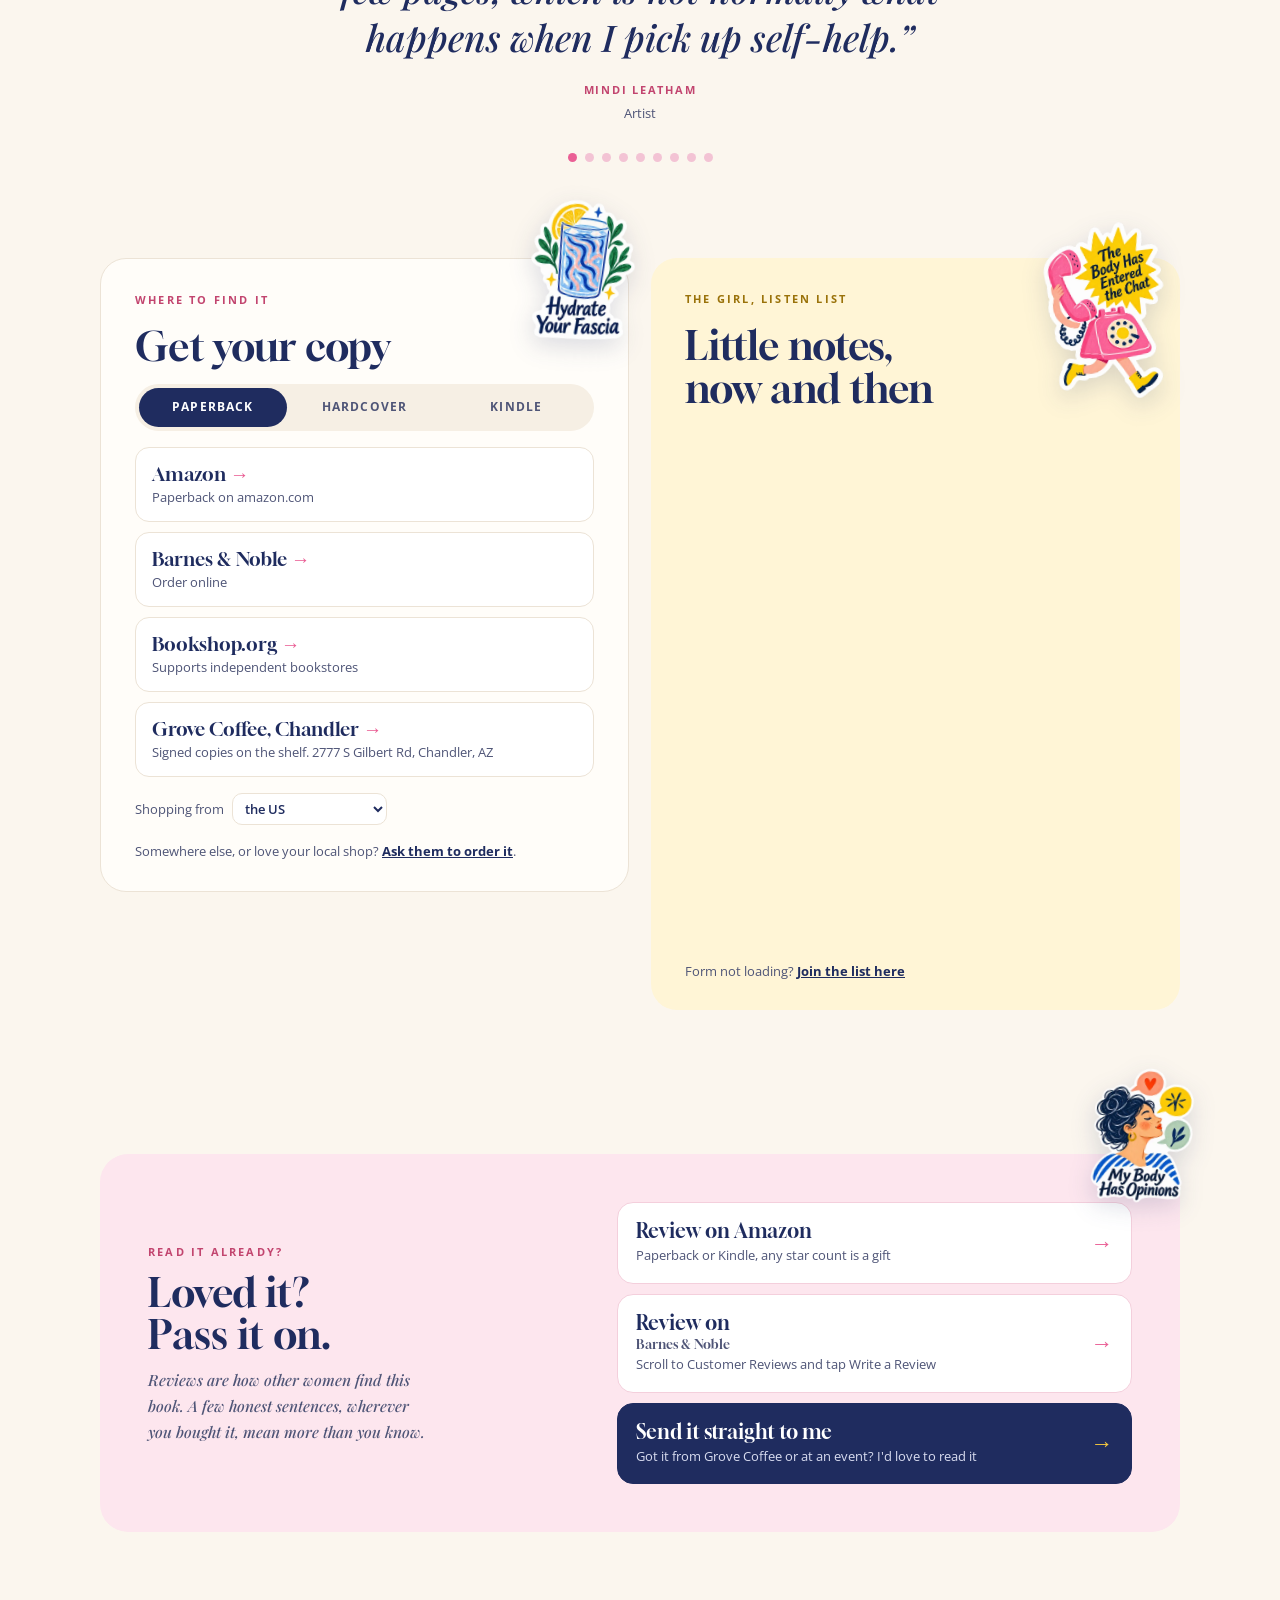
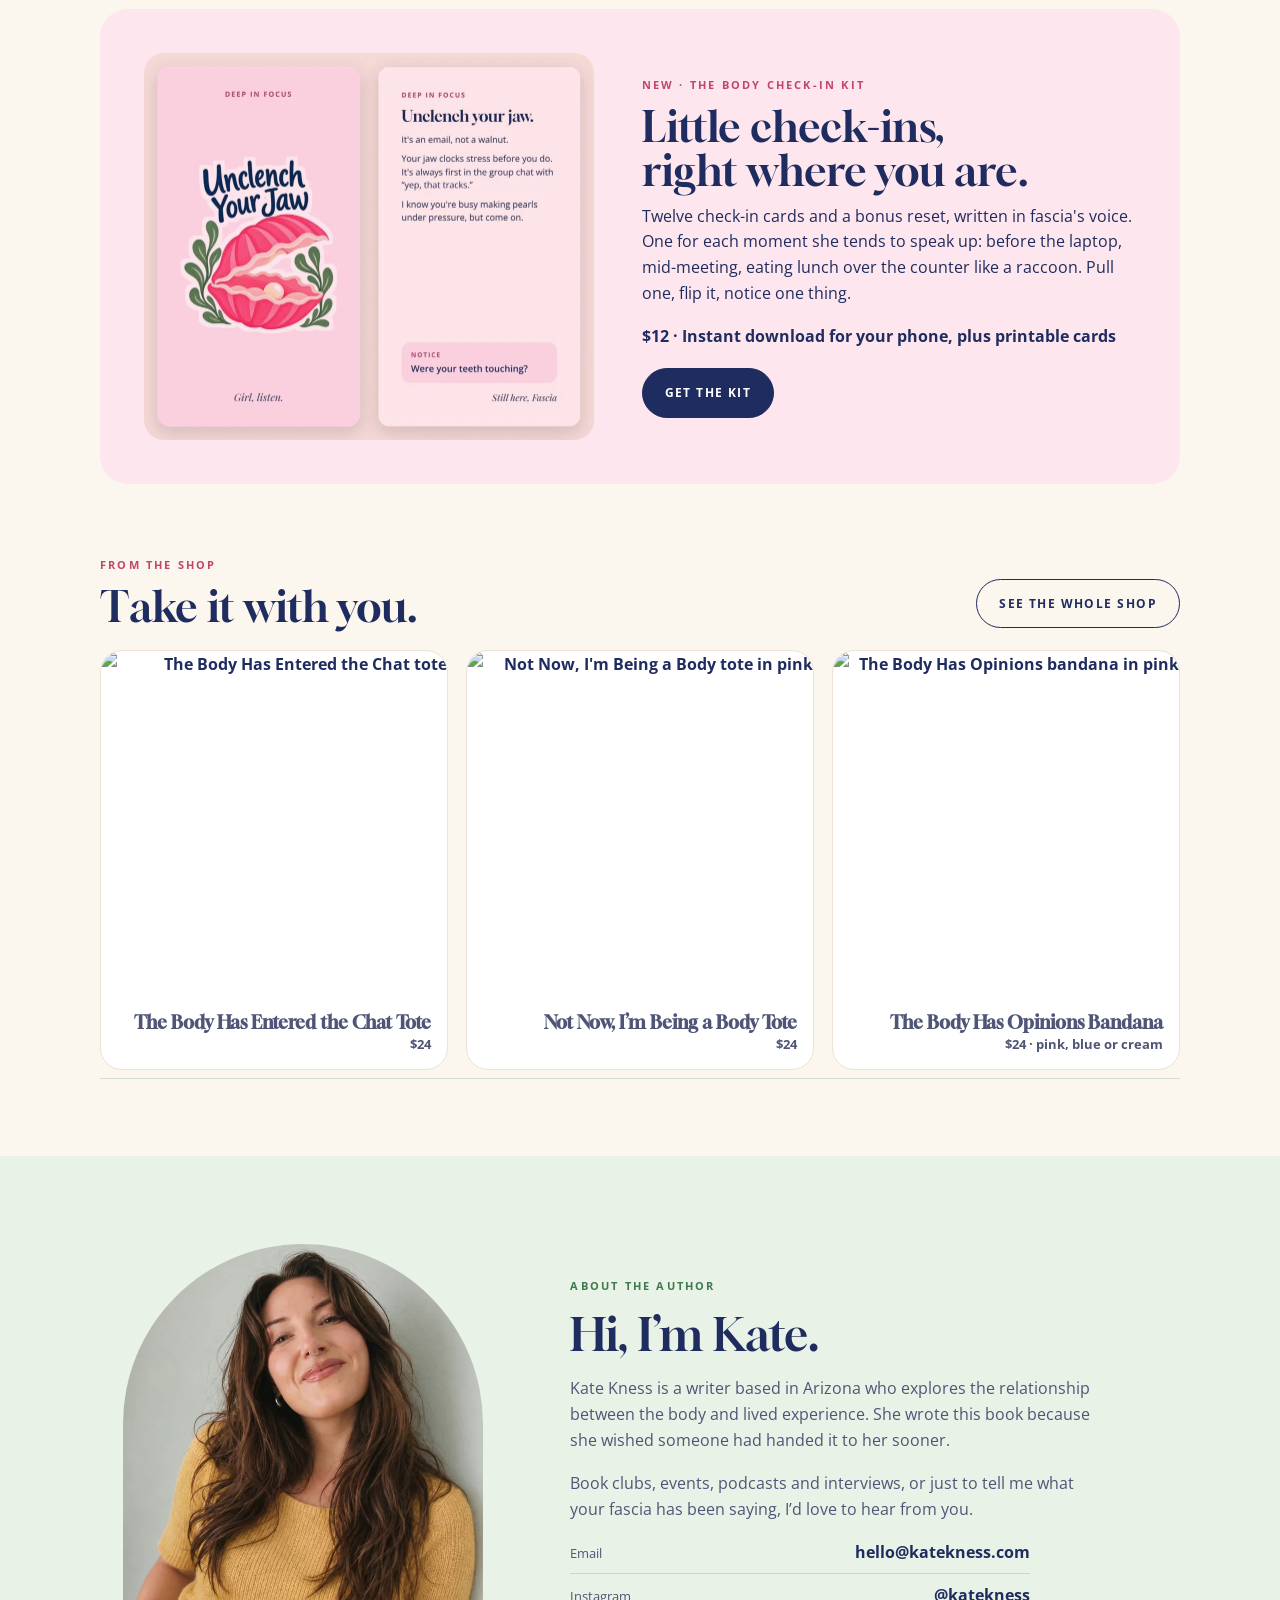
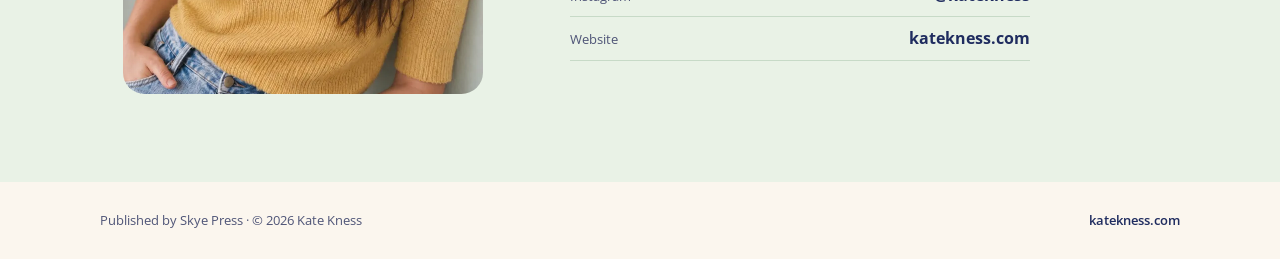
==== commit cd247754: "Gift section: swap the 'still wakes up stiff' line (no promise of relief) Co-Authored-By: Claude Opu" ====
--- a/book/index.html
+++ b/book/index.html
@@ -224,7 +224,7 @@
       <div>
         <div class="eyebrow">Stocking stuffer season</div>
         <h2>The stocking stuffer with&nbsp;opinions.</h2>
-        <p class="copy">For the woman who stretches every morning and still wakes up stiff, or who’d laugh out loud at a book narrated by her own connective tissue. It fits in a stocking, and it never once tells her to fix&nbsp;herself.</p>
+        <p class="copy">For the woman who’s always wondered what her body is trying to tell her, or who’d laugh out loud at a book narrated by her own connective tissue. It fits in a stocking, and it never once tells her to fix&nbsp;herself.</p>
         <p class="small">Paperback and hardcover ship from Amazon, so order early for Christmas. Kindle can be sent as a gift right up to Christmas&nbsp;morning.</p>
         <div class="btns"><a class="btn solid" href="#buy">Give it as a gift</a></div>
       </div>
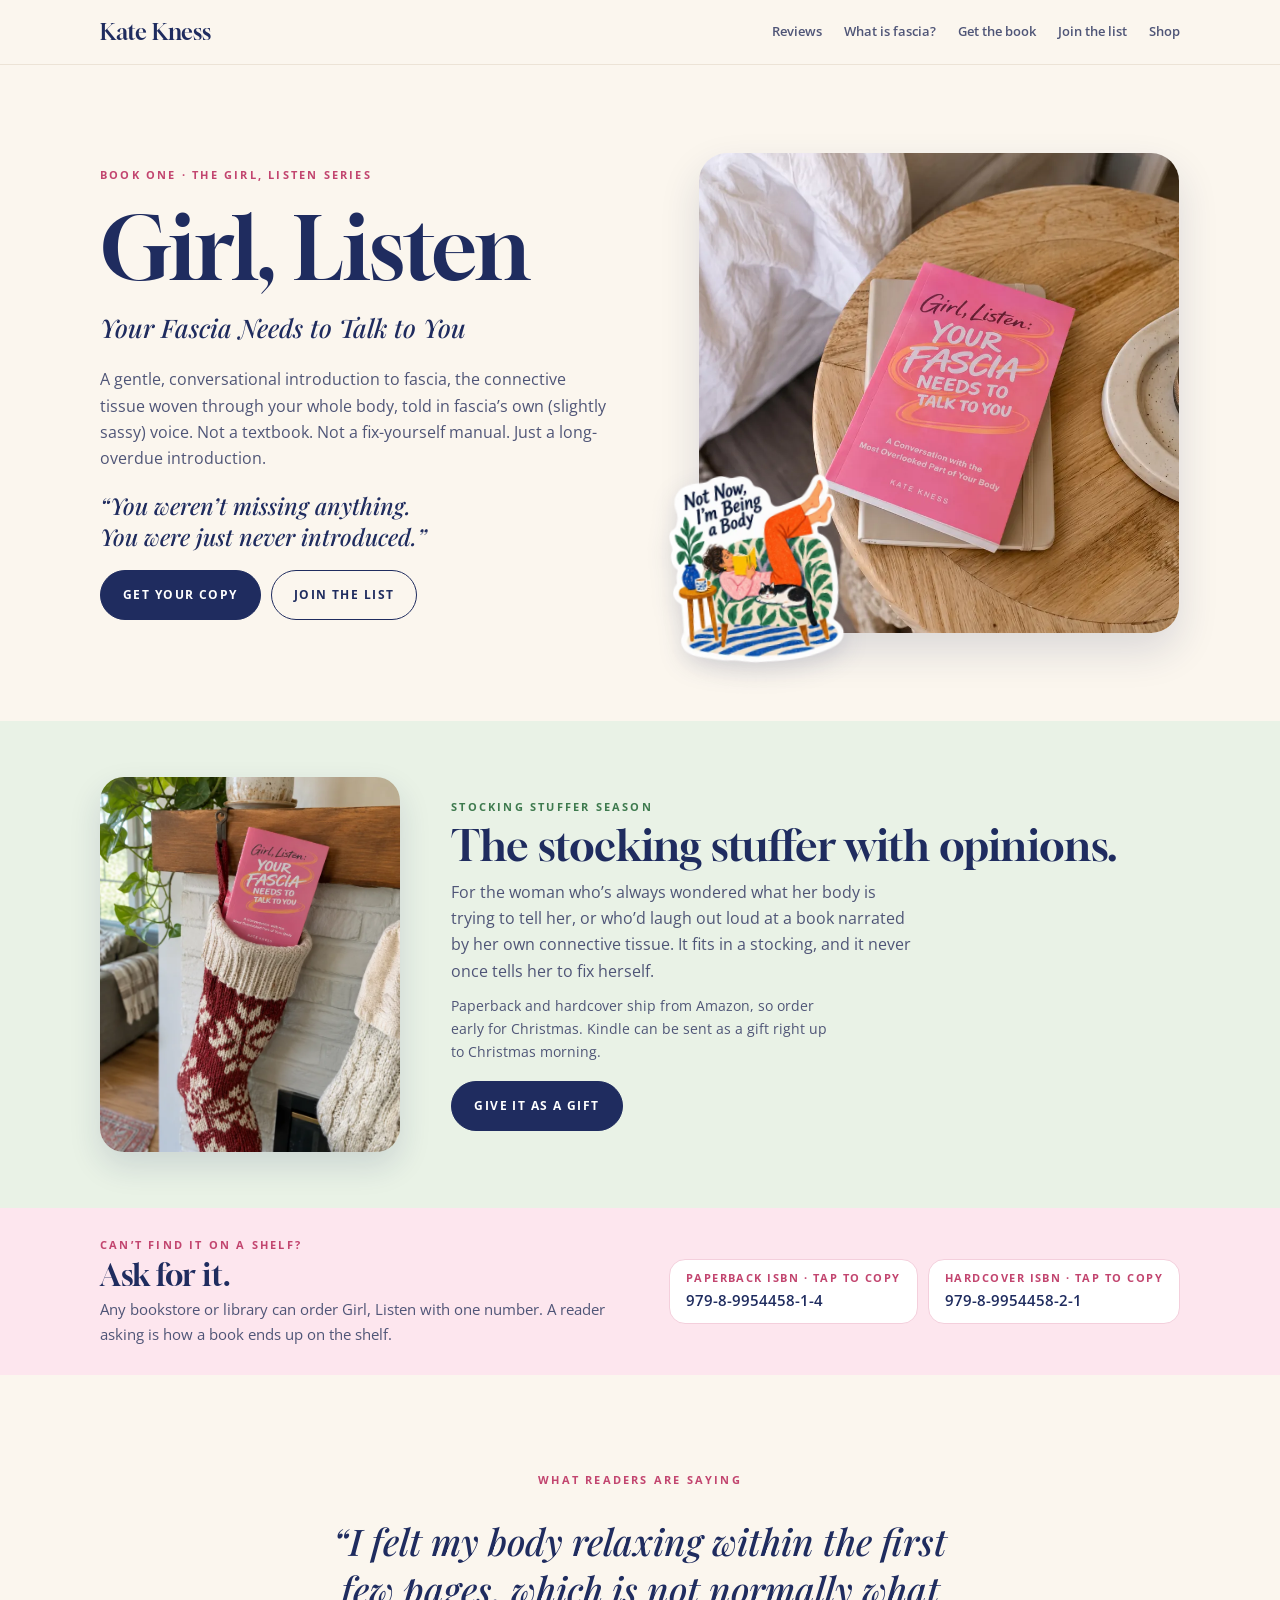
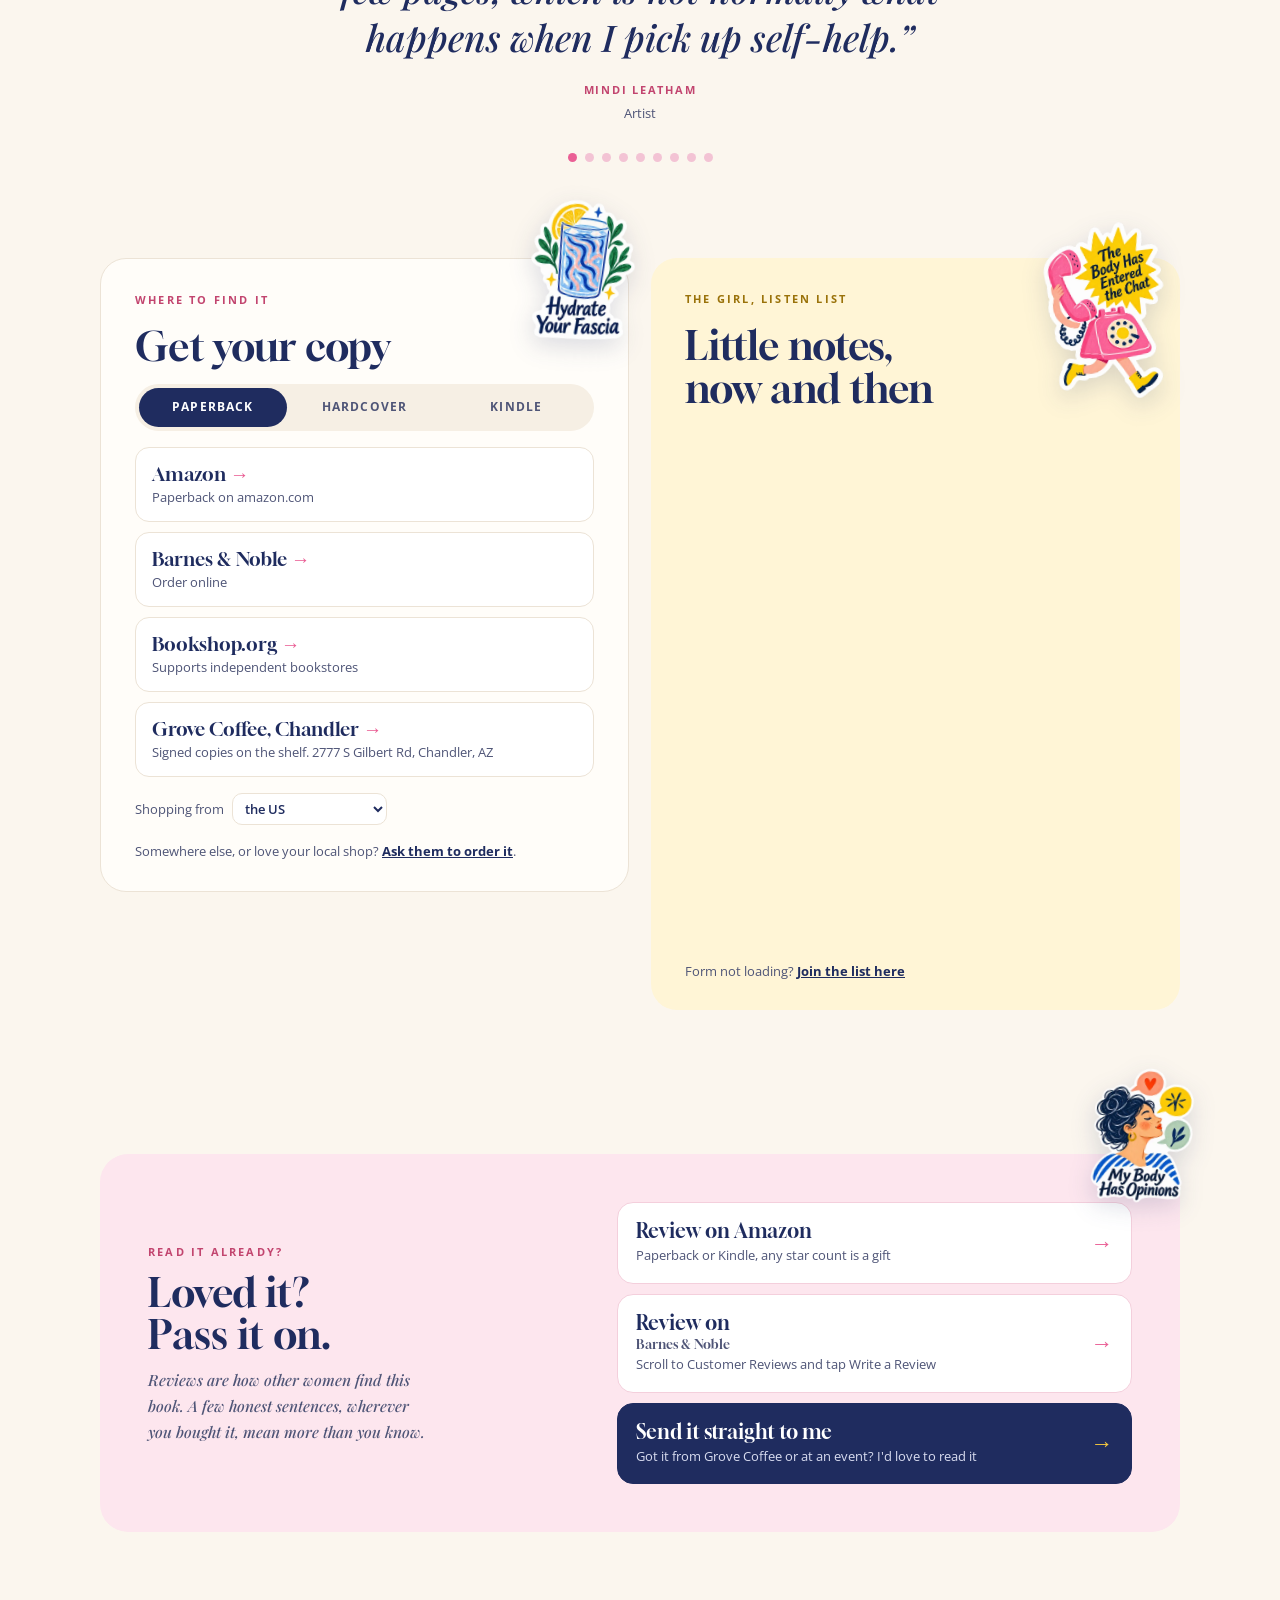
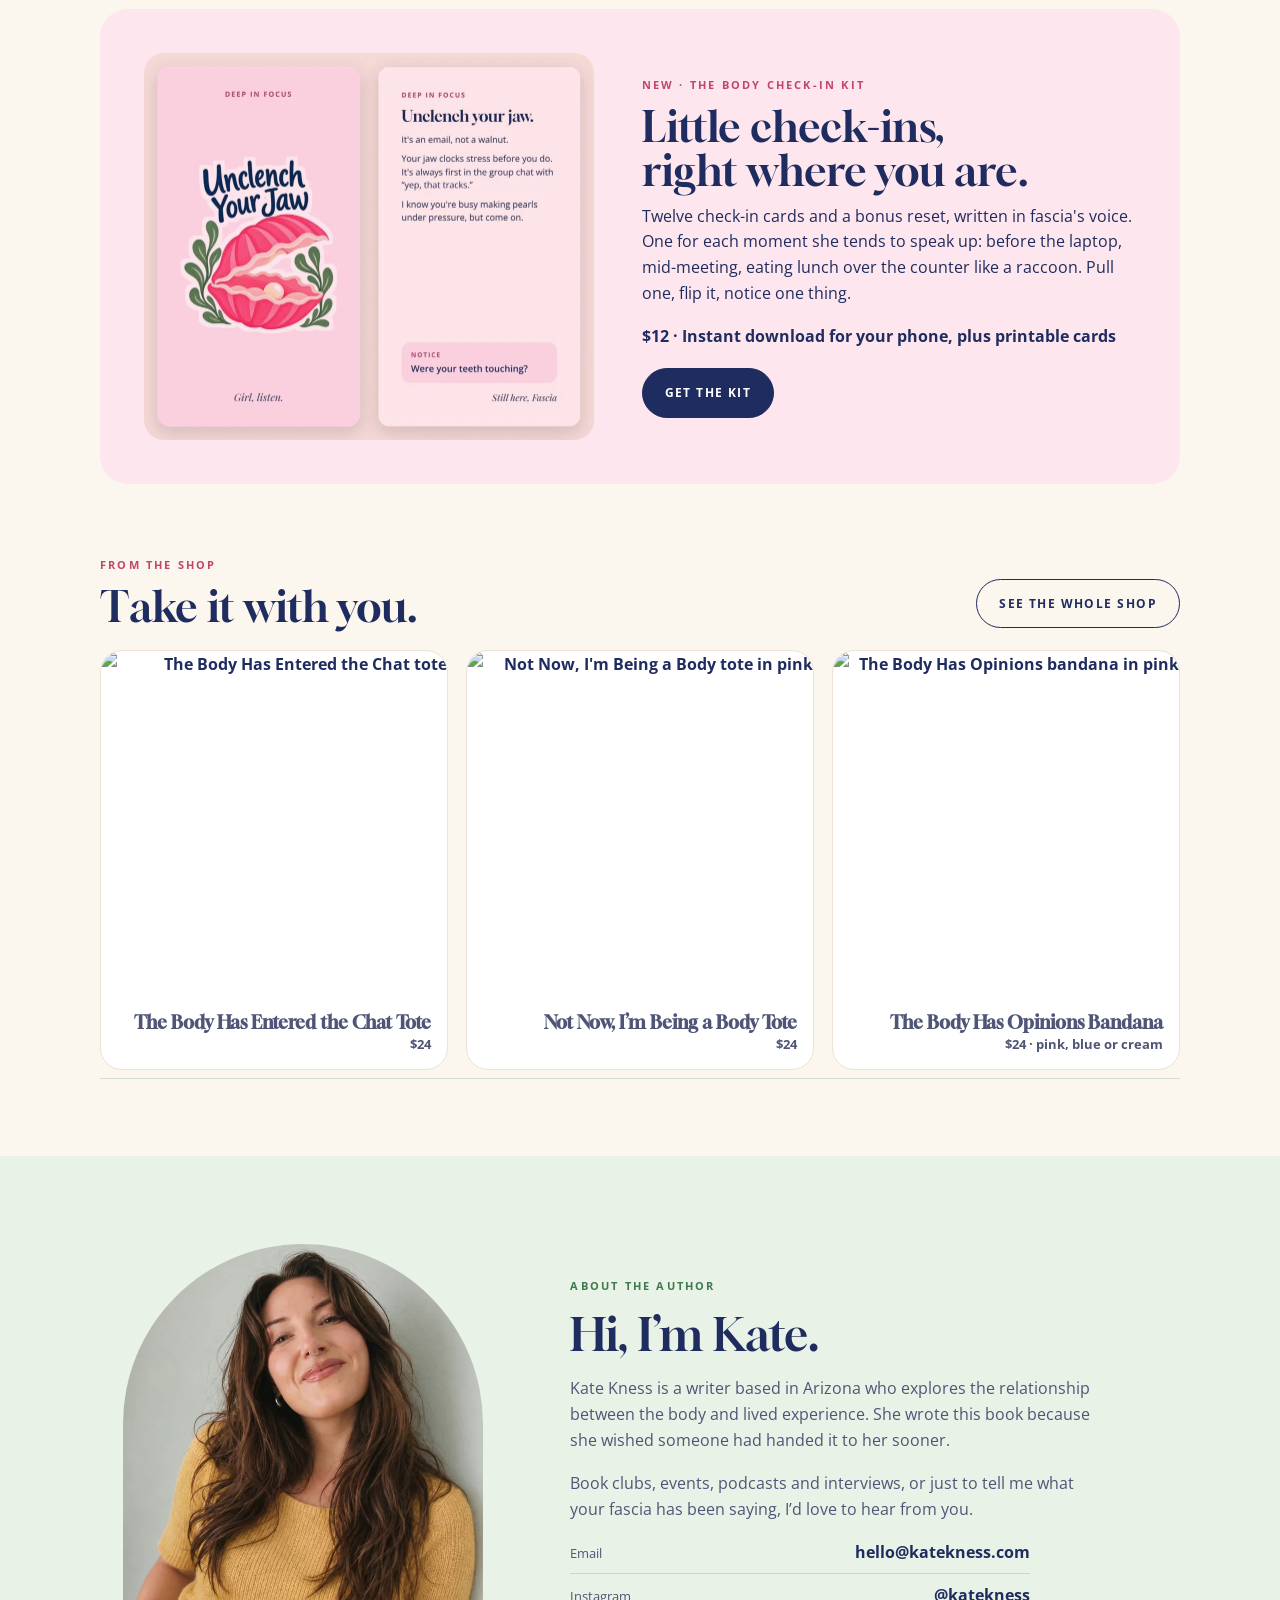
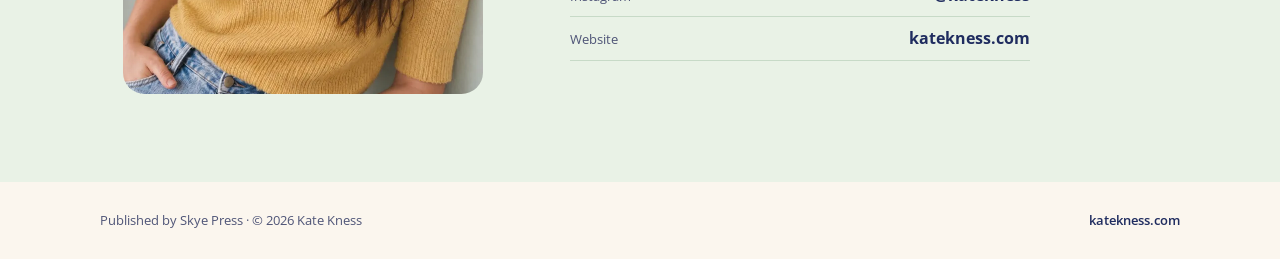
==== commit 4e433e25: "Publish /fascia/: indexable, in sitemap, linked from book nav, homepage footer and llms.txt Co-Autho" ====
--- a/book/index.html
+++ b/book/index.html
@@ -193,6 +193,7 @@
     <a class="brand" href="/">Kate Kness</a>
     <nav aria-label="Book"><ul>
       <li class="hide-sm"><a href="#reviews">Reviews</a></li>
+      <li class="hide-sm"><a href="/fascia/">What is fascia?</a></li>
       <li><a href="#buy">Get the book</a></li>
       <li><a href="#list">Join the list</a></li>
       <li class="hide-sm"><a href="/shop/">Shop</a></li>
